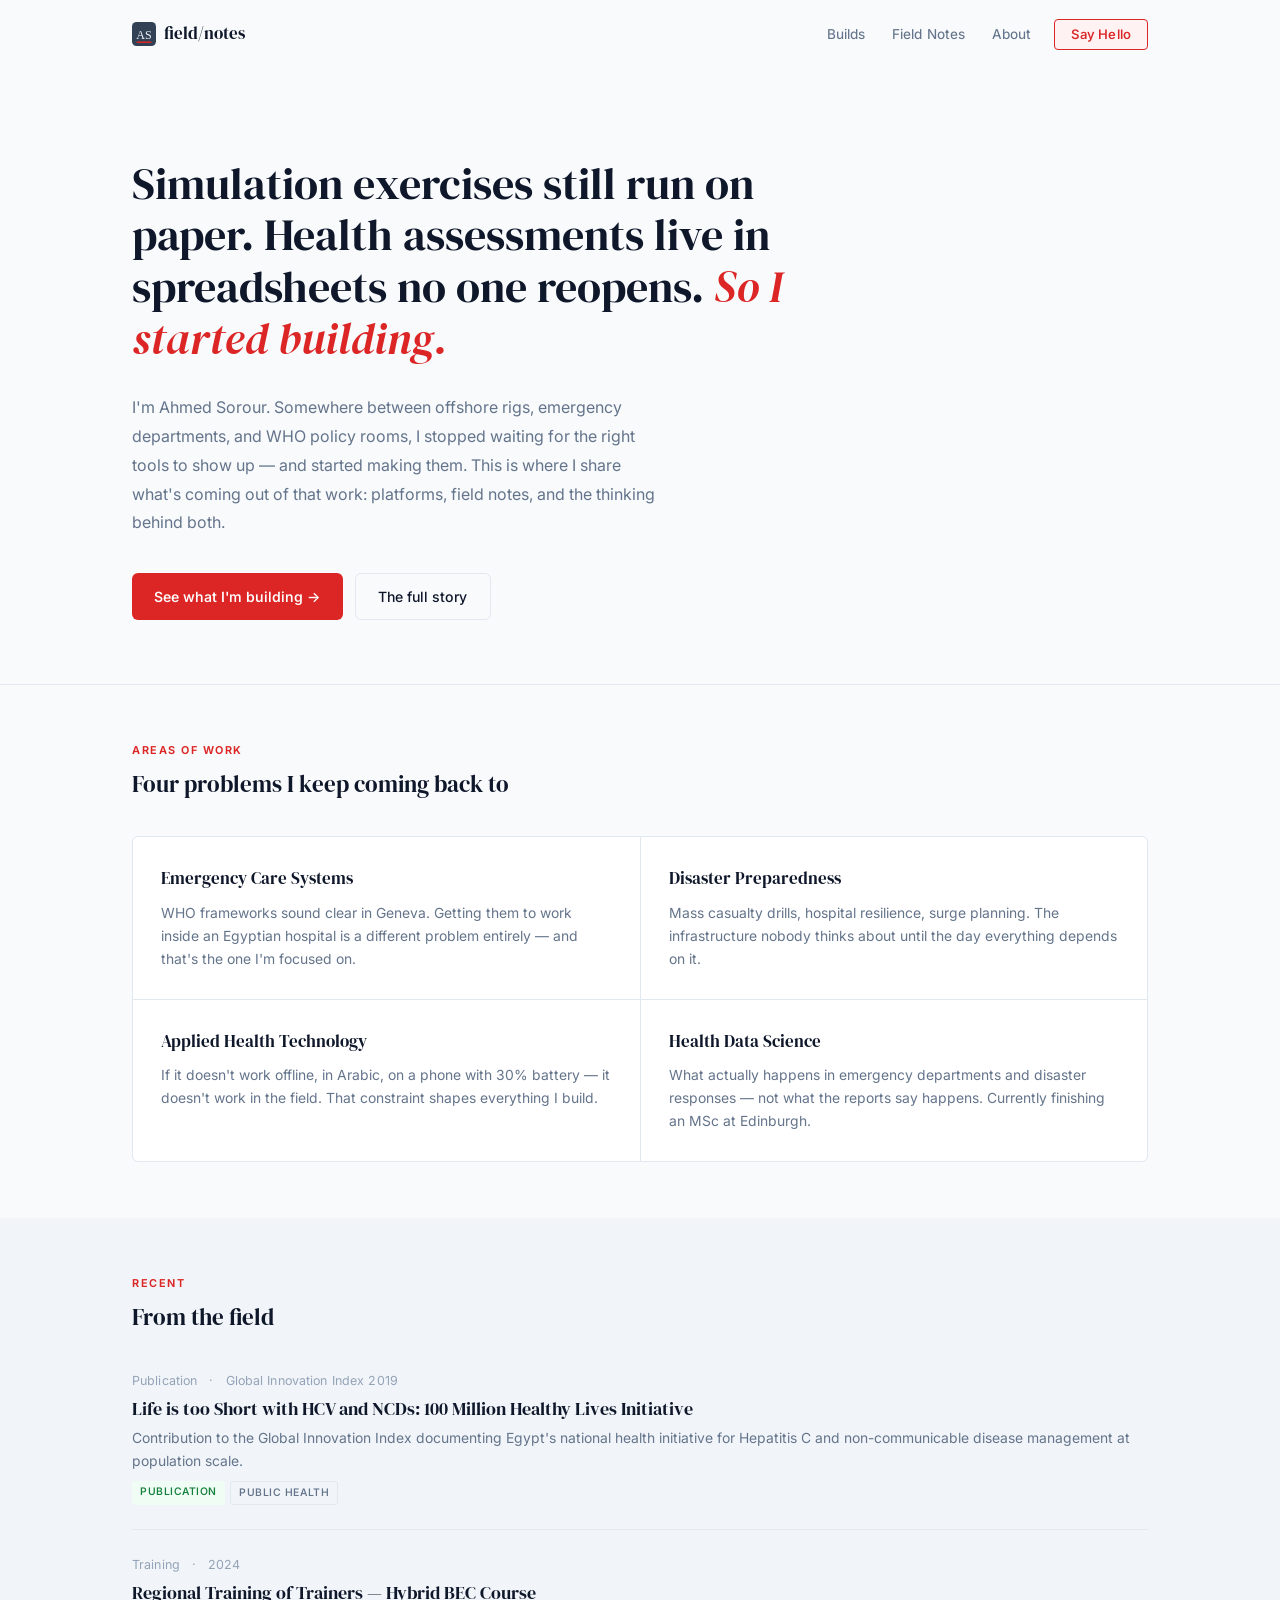
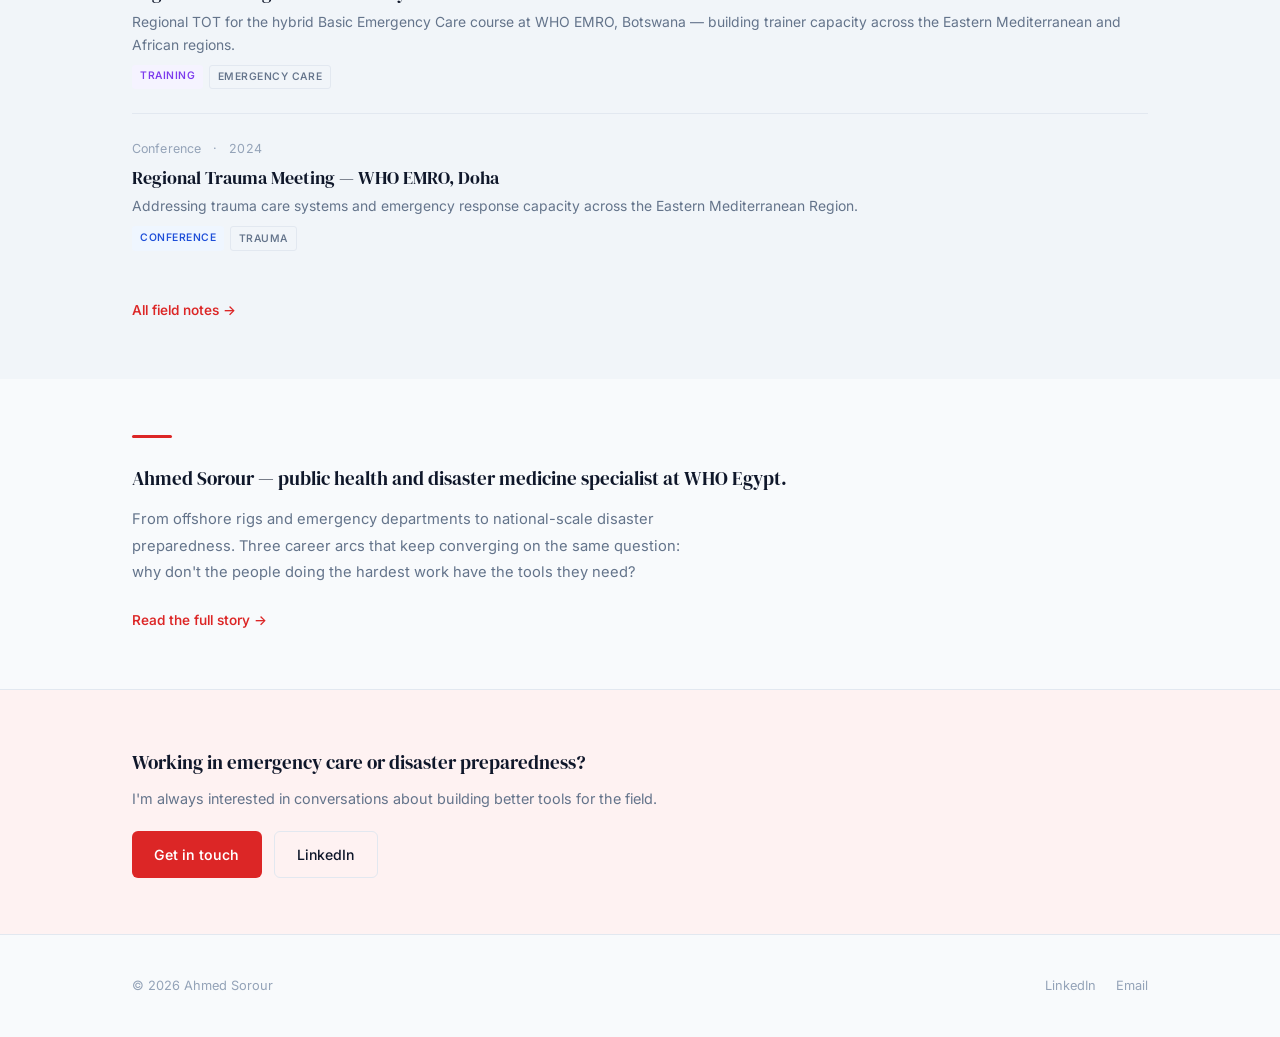
==== index.html @ 8bad2e59 "Enhance SEO and performance: update meta tags, add canonical links, and implement preconnect for fon" ====
<!DOCTYPE html>
<html lang="en">
<head>
  <meta charset="UTF-8">
  <meta name="viewport" content="width=device-width, initial-scale=1.0">
  <title>Ahmed Sorour — Field Notes from Public Health, Disaster Medicine & Applied Technology</title>
  <meta name="description" content="Public health and disaster medicine specialist. Building AI-augmented tools for emergency care and disaster preparedness from Cairo.">
  <meta property="og:title" content="Ahmed Sorour — Field Notes">
  <meta property="og:description" content="Public health and disaster medicine specialist at WHO Egypt. Building the tools the field is missing — from simulation exercises to health facility assessment.">
  <meta property="og:type" content="website">
  <meta property="og:url" content="https://soroura.com">
  <meta name="twitter:card" content="summary">
  <meta name="twitter:title" content="Ahmed Sorour — Field Notes">
  <meta name="twitter:description" content="Public health and disaster medicine specialist building tools for emergency care from Cairo.">
  <meta name="theme-color" content="#334155">
  <link rel="canonical" href="https://soroura.com/">
  <link rel="icon" href="favicon.svg" type="image/svg+xml">
  <link rel="icon" href="favicon.ico" sizes="32x32">
  <link rel="apple-touch-icon" href="apple-touch-icon.png">
  <script type="application/ld+json">
  {
    "@context": "https://schema.org",
    "@type": "Person",
    "name": "Ahmed Sorour",
    "url": "https://soroura.com",
    "jobTitle": "Public Health and Disaster Medicine Specialist",
    "worksFor": {
      "@type": "Organization",
      "name": "World Health Organization",
      "url": "https://www.who.int"
    },
    "knowsAbout": ["Public Health", "Disaster Medicine", "Emergency Care", "Simulation Exercises", "Health Systems", "AI in Healthcare"],
    "sameAs": [
      "https://linkedin.com/in/soroura"
    ],
    "address": {
      "@type": "PostalAddress",
      "addressLocality": "Cairo",
      "addressCountry": "EG"
    }
  }
  </script>
  <link rel="preconnect" href="https://fonts.googleapis.com">
  <link rel="preconnect" href="https://fonts.gstatic.com" crossorigin>
  <link rel="stylesheet" href="style.css?v=2">
</head>
<body>

  <nav class="site-nav" id="siteNav">
    <div class="container">
      <a href="index.html" class="site-name"><svg width="24" height="24" viewBox="0 0 32 32" aria-hidden="true"><rect width="32" height="32" rx="6" fill="#334155"/><text x="16" y="22" text-anchor="middle" font-family="Georgia,serif" font-size="16" fill="#f1f5f9">AS</text><rect x="6" y="26" width="20" height="2" rx="1" fill="#dc2626"/></svg>field/notes</a>
      <button class="nav-toggle" onclick="document.querySelector('.nav-links').classList.toggle('open')" aria-label="Menu">
        <span></span><span></span><span></span>
      </button>
      <ul class="nav-links">
        <li><a href="builds.html">Builds</a></li>
        <li><a href="writing.html">Field Notes</a></li>
        <li><a href="about.html">About</a></li>
        <li><a href="contact.html" class="nav-cta">Say Hello</a></li>
      </ul>
    </div>
  </nav>

  <!-- Hero -->
  <section class="hero">
    <div class="container">
      <h1 class="hero-provocation">Simulation exercises still run on paper. Health assessments live in spreadsheets no one reopens. <em>So I started building.</em></h1>
      <p class="intro">I'm Ahmed Sorour. Somewhere between offshore rigs, emergency departments, and WHO policy rooms, I stopped waiting for the right tools to show up — and started making them. This is where I share what's coming out of that work: platforms, field notes, and the thinking behind both.</p>
      <div class="hero-buttons">
        <a href="builds.html" class="btn-primary">See what I'm building &rarr;</a>
        <a href="about.html" class="btn-secondary">The full story</a>
      </div>
    </div>
  </section>

  <!-- What I Work On — as Field Notes cards -->
  <section class="home-section">
    <div class="container">
      <div class="section-header">
        <div class="section-label">Areas of Work</div>
        <div class="section-title">Four problems I keep coming back to</div>
      </div>
      <div class="notes-grid">
        <div class="note-card">
          <h3>Emergency Care Systems</h3>
          <p>WHO frameworks sound clear in Geneva. Getting them to work inside an Egyptian hospital is a different problem entirely — and that's the one I'm focused on.</p>
        </div>
        <div class="note-card">
          <h3>Disaster Preparedness</h3>
          <p>Mass casualty drills, hospital resilience, surge planning. The infrastructure nobody thinks about until the day everything depends on it.</p>
        </div>
        <div class="note-card">
          <h3>Applied Health Technology</h3>
          <p>If it doesn't work offline, in Arabic, on a phone with 30% battery — it doesn't work in the field. That constraint shapes everything I build.</p>
        </div>
        <div class="note-card">
          <h3>Health Data Science</h3>
          <p>What actually happens in emergency departments and disaster responses — not what the reports say happens. Currently finishing an MSc at Edinburgh.</p>
        </div>
      </div>
    </div>
  </section>

  <!-- Latest Field Notes -->
  <section class="home-section home-section--alt">
    <div class="container">
      <div class="section-header">
        <div class="section-label">Recent</div>
        <div class="section-title">From the field</div>
      </div>
      <div class="posts-grid">
        <div class="post-card">
          <div class="post-card-meta">
            <span>Publication</span>
            <span>&middot;</span>
            <span>Global Innovation Index 2019</span>
          </div>
          <h3><a href="https://doi.org/10.34667/tind.40245" target="_blank" rel="noopener">Life is too Short with HCV and NCDs: 100 Million Healthy Lives Initiative</a></h3>
          <p>Contribution to the Global Innovation Index documenting Egypt's national health initiative for Hepatitis C and non-communicable disease management at population scale.</p>
          <div class="post-card-tags">
            <span class="post-tag post-tag--green">Publication</span>
            <span class="post-tag post-tag--gray">Public Health</span>
          </div>
        </div>
        <div class="post-card">
          <div class="post-card-meta">
            <span>Training</span>
            <span>&middot;</span>
            <span>2024</span>
          </div>
          <h3><a href="writing.html">Regional Training of Trainers — Hybrid BEC Course</a></h3>
          <p>Regional TOT for the hybrid Basic Emergency Care course at WHO EMRO, Botswana — building trainer capacity across the Eastern Mediterranean and African regions.</p>
          <div class="post-card-tags">
            <span class="post-tag post-tag--purple">Training</span>
            <span class="post-tag post-tag--gray">Emergency Care</span>
          </div>
        </div>
        <div class="post-card">
          <div class="post-card-meta">
            <span>Conference</span>
            <span>&middot;</span>
            <span>2024</span>
          </div>
          <h3><a href="writing.html">Regional Trauma Meeting — WHO EMRO, Doha</a></h3>
          <p>Addressing trauma care systems and emergency response capacity across the Eastern Mediterranean Region.</p>
          <div class="post-card-tags">
            <span class="post-tag post-tag--blue">Conference</span>
            <span class="post-tag post-tag--gray">Trauma</span>
          </div>
        </div>
      </div>
      <a href="writing.html" class="view-all">All field notes &rarr;</a>
    </div>
  </section>

  <!-- About Teaser -->
  <section class="about-teaser">
    <div class="about-teaser-inner">
      <div class="field-marker"></div>
      <h2>Ahmed Sorour — public health and disaster medicine specialist at WHO Egypt.</h2>
      <p>From offshore rigs and emergency departments to national-scale disaster preparedness. Three career arcs that keep converging on the same question: why don't the people doing the hardest work have the tools they need?</p>
      <a href="about.html" class="about-link">Read the full story &rarr;</a>
    </div>
  </section>

  <!-- CTA -->
  <section class="cta-banner">
    <div class="container">
      <h2>Working in emergency care or disaster preparedness?</h2>
      <p>I'm always interested in conversations about building better tools for the field.</p>
      <div class="cta-buttons">
        <a href="contact.html" class="btn-primary">Get in touch</a>
        <a href="https://linkedin.com/in/soroura" target="_blank" rel="noopener" class="btn-secondary">LinkedIn</a>
      </div>
    </div>
  </section>

  <footer class="site-footer">
    <div class="container">
      <span>&copy; 2026 Ahmed Sorour</span>
      <div class="footer-links">
        <a href="https://linkedin.com/in/soroura" target="_blank" rel="noopener">LinkedIn</a>
        <a href="mailto:amounir82@gmail.com">Email</a>
      </div>
    </div>
  </footer>

  <script>
    const nav = document.getElementById('siteNav');
    window.addEventListener('scroll', () => { nav.classList.toggle('scrolled', window.scrollY > 10); });
  </script>

</body>
</html>
---- style.css ----
/* ===== Ahmed Sorour — Field Notes ===== */
/* Slate & Ember: cool slate base, single warm ember accent, serif headlines, editorial weight */

/* Fonts loaded via <link> in HTML for performance — fallback @import below */
@import url('https://fonts.googleapis.com/css2?family=DM+Serif+Display:ital@0;1&family=Inter:wght@400;450;500;550;600;700&display=swap');

/* ===== LIGHT MODE ===== */
:root {
  --text: #0f172a;
  --text-secondary: #64748b;
  --text-muted: #94a3b8;
  --accent: #dc2626;
  --accent-hover: #b91c1c;
  --accent-light: #fef2f2;
  --accent-warm: #ef4444;
  --highlight: #dc2626;
  --bg: #f8fafc;
  --bg-alt: #f1f5f9;
  --bg-warm: #fef2f2;
  --bg-paper: #ffffff;
  --slate-deep: #0f172a;
  --slate-mid: #334155;
  --border: #e2e8f0;
  --border-light: #f1f5f9;
  --border-accent: #dc2626;
  --shadow-sm: 0 1px 2px rgba(15,23,42,0.05);
  --shadow-card: 0 1px 3px rgba(15,23,42,0.07), 0 1px 2px rgba(15,23,42,0.04);
  --shadow-hover: 0 4px 20px rgba(15,23,42,0.09);
  --radius: 6px;
  --radius-sm: 4px;
  --max-width: 1080px;
  --content-width: 720px;
  --transition: 0.2s ease;
  --font-body: 'Inter', -apple-system, BlinkMacSystemFont, 'Segoe UI', Roboto, sans-serif;
  --font-display: 'DM Serif Display', Georgia, 'Times New Roman', serif;
}

/* ===== DARK MODE ===== */
@media (prefers-color-scheme: dark) {
  :root {
    --text: #f1f5f9;
    --text-secondary: #94a3b8;
    --text-muted: #64748b;
    --accent: #ef4444;
    --accent-hover: #f87171;
    --accent-light: rgba(239,68,68,0.12);
    --accent-warm: #f87171;
    --highlight: #ef4444;
    --bg: #0f172a;
    --bg-alt: #1e293b;
    --bg-warm: rgba(254,242,242,0.04);
    --bg-paper: #1e293b;
    --slate-deep: #f1f5f9;
    --slate-mid: #cbd5e1;
    --border: #334155;
    --border-light: #1e293b;
    --border-accent: rgba(239,68,68,0.5);
    --shadow-sm: 0 1px 2px rgba(0,0,0,0.3);
    --shadow-card: 0 1px 3px rgba(0,0,0,0.4);
    --shadow-hover: 0 4px 20px rgba(0,0,0,0.4);
  }
}

/* ===== RESET ===== */
*, *::before, *::after { margin: 0; padding: 0; box-sizing: border-box; }
html { scroll-behavior: smooth; }

body {
  font-family: var(--font-body);
  color: var(--text);
  background: var(--bg);
  line-height: 1.7;
  -webkit-font-smoothing: antialiased;
  -moz-osx-font-smoothing: grayscale;
  min-height: 100vh;
  display: flex;
  flex-direction: column;
}

a { color: var(--accent); text-decoration: none; transition: color var(--transition); }
a:hover { color: var(--accent-hover); }

img { max-width: 100%; display: block; }

::selection {
  background: var(--accent-light);
  color: var(--accent);
}

/* ===== LAYOUT ===== */
.container {
  max-width: var(--max-width);
  margin: 0 auto;
  padding: 0 2rem;
  width: 100%;
}

.container--narrow {
  max-width: var(--content-width);
  margin: 0 auto;
  padding: 0 2rem;
  width: 100%;
}

/* ===== NAVIGATION ===== */
.site-nav {
  padding: 1.25rem 0;
  background: var(--bg);
  position: sticky;
  top: 0;
  z-index: 100;
  border-bottom: 1px solid transparent;
  transition: border-color 0.3s ease, box-shadow 0.3s ease;
}

.site-nav.scrolled {
  border-bottom-color: var(--border);
  box-shadow: var(--shadow-sm);
}

.site-nav .container {
  display: flex;
  align-items: center;
  justify-content: space-between;
}

.site-name {
  display: flex;
  align-items: center;
  gap: 0.5rem;
  font-family: var(--font-display);
  font-size: 1.05rem;
  font-weight: 400;
  color: var(--text);
  letter-spacing: 0;
}
.site-name:hover { color: var(--text); }
.site-name svg { flex-shrink: 0; }

.nav-links {
  display: flex;
  gap: 0.15rem;
  list-style: none;
  align-items: center;
}

.nav-links a {
  font-size: 0.85rem;
  color: var(--text-secondary);
  padding: 0.4rem 0.75rem;
  border-radius: var(--radius-sm);
  transition: all var(--transition);
  font-weight: 450;
  letter-spacing: 0.01em;
}
.nav-links a:hover {
  color: var(--text);
  background: var(--bg-alt);
}
.nav-links a.active {
  color: var(--text);
  font-weight: 550;
}

.nav-cta {
  font-size: 0.82rem !important;
  color: var(--accent) !important;
  background: var(--accent-light) !important;
  border: 1px solid var(--border-accent) !important;
  padding: 0.4rem 1rem !important;
  border-radius: var(--radius-sm) !important;
  font-weight: 550 !important;
  margin-left: 0.5rem;
}
.nav-cta:hover {
  background: var(--accent) !important;
  color: #fff !important;
  border-color: var(--accent) !important;
}

/* Mobile toggle */
.nav-toggle { display: none; background: none; border: none; cursor: pointer; padding: 0.5rem; }
.nav-toggle span {
  display: block; width: 18px; height: 2px; background: var(--text-secondary);
  margin: 4px 0; transition: all var(--transition); border-radius: 1px;
}

/* ===== HERO (homepage) ===== */
.hero {
  padding: 5.5rem 0 4rem;
  border-bottom: 1px solid var(--border);
}

.hero-provocation {
  font-family: var(--font-display);
  font-size: 2.75rem;
  font-weight: 400;
  line-height: 1.18;
  color: var(--text);
  margin-bottom: 1.75rem;
  max-width: 680px;
}

.hero-provocation em {
  font-style: italic;
  color: var(--accent);
}

.hero .intro {
  font-size: 1rem;
  color: var(--text-secondary);
  line-height: 1.8;
  max-width: 540px;
  margin-bottom: 2.25rem;
}

.hero .hero-buttons {
  display: flex;
  flex-wrap: wrap;
  gap: 0.75rem;
}

/* ===== BUTTONS ===== */
.btn-primary {
  display: inline-flex;
  align-items: center;
  gap: 0.5rem;
  font-size: 0.88rem;
  font-weight: 550;
  color: #fff;
  background: var(--accent);
  padding: 0.65rem 1.4rem;
  border-radius: var(--radius);
  border: none;
  cursor: pointer;
  transition: all var(--transition);
}
.btn-primary:hover { background: var(--accent-hover); color: #fff; }

.btn-secondary {
  display: inline-flex;
  align-items: center;
  gap: 0.5rem;
  font-size: 0.88rem;
  font-weight: 500;
  color: var(--text);
  background: transparent;
  padding: 0.65rem 1.4rem;
  border-radius: var(--radius);
  border: 1px solid var(--border);
  cursor: pointer;
  transition: all var(--transition);
}
.btn-secondary:hover { border-color: var(--text-muted); background: var(--bg-alt); color: var(--text); }

/* ===== SECTIONS ===== */
.home-section {
  padding: 3.5rem 0;
}

.home-section--alt {
  background: var(--bg-alt);
}

.section-header {
  margin-bottom: 2rem;
}

.section-label {
  font-size: 0.68rem;
  text-transform: uppercase;
  letter-spacing: 0.14em;
  color: var(--accent);
  font-weight: 650;
  margin-bottom: 0.35rem;
}

.section-title {
  font-family: var(--font-display);
  font-size: 1.45rem;
  font-weight: 400;
  color: var(--text);
}

.section-subtitle {
  font-size: 0.92rem;
  color: var(--text-secondary);
  margin-top: 0.3rem;
}

/* ===== FIELD NOTES CARDS (replaces topic cards) ===== */
.notes-grid {
  display: grid;
  grid-template-columns: repeat(2, 1fr);
  gap: 1px;
  background: var(--border);
  border: 1px solid var(--border);
  border-radius: var(--radius);
  overflow: hidden;
}

.note-card {
  padding: 1.75rem;
  background: var(--bg-paper);
  transition: all var(--transition);
  position: relative;
}
.note-card:hover {
  background: var(--bg-warm);
}

.note-card::before {
  content: '';
  position: absolute;
  top: 1.75rem;
  left: 0;
  width: 3px;
  height: 0;
  background: var(--accent);
  transition: height 0.3s ease;
}
.note-card:hover::before {
  height: calc(100% - 3.5rem);
}

.note-card h3 {
  font-family: var(--font-display);
  font-size: 1.05rem;
  font-weight: 400;
  margin-bottom: 0.5rem;
  color: var(--text);
}

.note-card p {
  font-size: 0.87rem;
  color: var(--text-secondary);
  line-height: 1.65;
}

/* ===== POST CARDS / FIELD NOTES LIST ===== */
.posts-grid {
  display: grid;
  grid-template-columns: 1fr;
  gap: 0;
}

.post-card {
  padding: 1.5rem 0;
  border-bottom: 1px solid var(--border);
  transition: all var(--transition);
  position: relative;
}
.post-card:first-child { padding-top: 0; }
.post-card:last-child { border-bottom: none; }

.post-card-meta {
  display: flex;
  align-items: center;
  gap: 0.75rem;
  margin-bottom: 0.45rem;
  font-size: 0.78rem;
  color: var(--text-muted);
  letter-spacing: 0.01em;
}

.post-card h3 {
  font-family: var(--font-display);
  font-size: 1.1rem;
  font-weight: 400;
  margin-bottom: 0.35rem;
  line-height: 1.3;
}
.post-card h3 a { color: var(--text); }
.post-card h3 a:hover { color: var(--accent); }

.post-card p {
  font-size: 0.87rem;
  color: var(--text-secondary);
  line-height: 1.65;
  margin-bottom: 0.5rem;
}

.post-card-tags {
  display: flex;
  flex-wrap: wrap;
  gap: 0.35rem;
}

.post-tag {
  font-size: 0.65rem;
  font-weight: 550;
  text-transform: uppercase;
  letter-spacing: 0.05em;
  padding: 0.15rem 0.5rem;
  border-radius: 3px;
}
.post-tag--teal { color: #0f766e; background: #f0fdfa; }
.post-tag--green { color: #15803d; background: #f0fdf4; }
.post-tag--purple { color: #7c3aed; background: #f5f3ff; }
.post-tag--amber { color: #b45309; background: #fffbeb; }
.post-tag--blue { color: #1d4ed8; background: #eff6ff; }
.post-tag--gray { color: var(--text-secondary); background: var(--bg-alt); border: 1px solid var(--border); }

@media (prefers-color-scheme: dark) {
  .post-tag--teal { color: #5eead4; background: rgba(15,118,110,0.2); }
  .post-tag--green { color: #86efac; background: rgba(21,128,61,0.2); }
  .post-tag--purple { color: #c4b5fd; background: rgba(124,58,237,0.2); }
  .post-tag--amber { color: #fbbf24; background: rgba(180,83,9,0.15); }
  .post-tag--blue { color: #93c5fd; background: rgba(29,78,216,0.2); }
  .post-tag--gray { color: var(--text-muted); background: var(--bg-alt); border-color: var(--border); }
}

.view-all {
  display: inline-flex;
  align-items: center;
  gap: 0.3rem;
  font-size: 0.85rem;
  font-weight: 550;
  color: var(--accent);
  margin-top: 1.5rem;
}
.view-all:hover { gap: 0.5rem; }

/* ===== ABOUT TEASER ===== */
.about-teaser {
  padding: 3.5rem 0;
}

.about-teaser-inner {
  max-width: var(--max-width);
  margin: 0 auto;
  padding: 0 2rem;
}

.about-teaser h2 {
  font-family: var(--font-display);
  font-size: 1.2rem;
  font-weight: 400;
  margin-bottom: 0.75rem;
}

.about-teaser p {
  font-size: 0.92rem;
  color: var(--text-secondary);
  line-height: 1.8;
  max-width: 580px;
  margin-bottom: 1.25rem;
}

.about-teaser .about-link {
  font-size: 0.85rem;
  font-weight: 550;
  color: var(--accent);
}

/* ===== CTA BANNER ===== */
.cta-banner {
  padding: 3.5rem 0;
  border-top: 1px solid var(--border);
  background: var(--bg-warm);
}

.cta-banner h2 {
  font-family: var(--font-display);
  font-size: 1.2rem;
  font-weight: 400;
  margin-bottom: 0.5rem;
}

.cta-banner p {
  font-size: 0.9rem;
  color: var(--text-secondary);
  margin-bottom: 1.25rem;
}

.cta-banner .cta-buttons {
  display: flex;
  gap: 0.75rem;
  flex-wrap: wrap;
}

/* ===== PAGE HEADER ===== */
.page-header {
  padding: 4rem 0 1.5rem;
  border-bottom: 1px solid var(--border);
}

.page-header .section-label {
  margin-bottom: 0.5rem;
}

.page-header h1 {
  font-family: var(--font-display);
  font-size: 2.1rem;
  font-weight: 400;
  line-height: 1.2;
  margin-bottom: 0.6rem;
}

.page-header .lead {
  font-size: 0.95rem;
  color: var(--text-secondary);
  line-height: 1.75;
  max-width: 540px;
}

/* ===== ABOUT PAGE ===== */
.about-hero {
  padding: 4.5rem 0 3rem;
  border-bottom: 1px solid var(--border);
}

.about-hero-inner {
  display: flex;
  align-items: center;
  gap: 4rem;
}

.about-hero-text {
  flex: 1;
  min-width: 0;
}

.about-hero-photo {
  flex-shrink: 0;
  display: flex;
  align-items: center;
  justify-content: center;
}

.about-photo {
  width: 180px;
  height: 180px;
  object-fit: cover;
  object-position: center 8%;
  border-radius: 50%;
  display: block;
  filter: grayscale(100%);
  border: 1px solid var(--border);
  box-shadow: 0 4px 20px rgba(0,0,0,0.18);
}

.about-hero .section-label {
  margin-bottom: 0.75rem;
}

.about-hero h1 {
  font-family: var(--font-display);
  font-size: 2.35rem;
  font-weight: 400;
  line-height: 1.18;
  margin-bottom: 1rem;
}

.about-hero .about-subtitle {
  font-size: 1rem;
  color: var(--text-secondary);
  line-height: 1.8;
}

/* ===== PROSE ===== */
.prose {
  font-size: 0.95rem;
  line-height: 1.85;
  color: var(--text);
}

.prose p { margin-bottom: 1.35rem; }
.prose p:last-child { margin-bottom: 0; }

.prose strong { font-weight: 600; }

.prose h2 {
  font-family: var(--font-display);
  font-size: 1.4rem;
  font-weight: 400;
  margin-top: 3rem;
  margin-bottom: 0.75rem;
}

.prose h3 {
  font-size: 1rem;
  font-weight: 600;
  margin-top: 2rem;
  margin-bottom: 0.5rem;
  color: var(--text);
  letter-spacing: 0.01em;
}

.prose ul, .prose ol {
  margin-bottom: 1.25rem;
  padding-left: 1.25rem;
}

.prose li { margin-bottom: 0.35rem; }

.prose blockquote {
  border-left: 3px solid var(--accent);
  padding: 1rem 1.5rem;
  margin: 2rem 0;
  font-family: var(--font-display);
  font-style: italic;
  font-size: 1.05rem;
  color: var(--text);
  background: var(--bg-warm);
  border-radius: 0 var(--radius) var(--radius) 0;
  line-height: 1.6;
}

/* ===== TIMELINE ===== */
.timeline {
  position: relative;
  padding-left: 2rem;
  margin: 2rem 0;
}

.timeline::before {
  content: '';
  position: absolute;
  left: 0;
  top: 0.5rem;
  bottom: 0.5rem;
  width: 1px;
  background: var(--border);
}

.timeline-entry {
  position: relative;
  margin-bottom: 2rem;
}
.timeline-entry:last-child { margin-bottom: 0; }

.timeline-entry::before {
  content: '';
  position: absolute;
  left: -2rem;
  top: 0.4rem;
  width: 7px;
  height: 7px;
  border-radius: 50%;
  background: var(--text-muted);
  border: 2px solid var(--bg);
}

.timeline-entry.current::before {
  background: var(--accent);
  box-shadow: 0 0 0 3px var(--accent-light);
}

.timeline-year {
  font-size: 0.72rem;
  font-weight: 650;
  color: var(--accent);
  text-transform: uppercase;
  letter-spacing: 0.06em;
  margin-bottom: 0.15rem;
}

.timeline-entry h3 {
  font-family: var(--font-display);
  font-size: 0.98rem;
  font-weight: 400;
  margin-bottom: 0.2rem;
}

.timeline-entry p {
  font-size: 0.87rem;
  color: var(--text-secondary);
  line-height: 1.65;
}

/* ===== WHAT I BELIEVE (about page) ===== */
.beliefs {
  padding: 2.5rem 0;
  margin: 2rem 0;
  border-top: 1px solid var(--border);
  border-bottom: 1px solid var(--border);
  background: var(--bg-warm);
  padding-left: 2rem;
  padding-right: 2rem;
  margin-left: -2rem;
  margin-right: -2rem;
  border-left: none;
  border-right: none;
}

.beliefs h2 {
  font-family: var(--font-display);
  font-size: 1.3rem;
  font-weight: 400;
  margin-top: 0.5rem;
  margin-bottom: 1rem;
}

.beliefs p {
  font-size: 0.95rem;
  color: var(--text-secondary);
  line-height: 1.85;
  margin-bottom: 1rem;
}
.beliefs p:last-child { margin-bottom: 0; }

/* ===== PROJECT / BUILD CARDS ===== */
.build-card {
  padding: 2rem;
  border: 1px solid var(--border);
  border-radius: var(--radius);
  margin-bottom: 1.25rem;
  background: var(--bg-paper);
  transition: all var(--transition);
  position: relative;
}
.build-card:hover {
  box-shadow: var(--shadow-hover);
  border-color: var(--accent-warm);
}

.build-card::after {
  content: '';
  position: absolute;
  bottom: 0;
  left: 2rem;
  right: 2rem;
  height: 2px;
  background: var(--accent);
  opacity: 0;
  transition: opacity 0.3s ease;
}
.build-card:hover::after {
  opacity: 1;
}

.build-card h3 {
  font-family: var(--font-display);
  font-size: 1.25rem;
  font-weight: 400;
  margin-bottom: 0.2rem;
}

.build-card .status {
  display: inline-block;
  font-size: 0.65rem;
  text-transform: uppercase;
  letter-spacing: 0.06em;
  font-weight: 625;
  color: var(--accent);
  background: var(--accent-light);
  padding: 0.15rem 0.5rem;
  border-radius: 3px;
  margin-bottom: 0.85rem;
}

.build-card p {
  font-size: 0.9rem;
  color: var(--text-secondary);
  line-height: 1.75;
  margin-bottom: 0.5rem;
}

.build-card .tags {
  display: flex;
  flex-wrap: wrap;
  gap: 0.35rem;
  margin-top: 1rem;
}

.build-card .tag {
  font-size: 0.68rem;
  color: var(--text-muted);
  border: 1px solid var(--border);
  padding: 0.15rem 0.5rem;
  border-radius: 3px;
  font-weight: 475;
}

/* Legacy project class — map to build-card */
.project { composes: build-card; }

.project {
  padding: 2rem;
  border: 1px solid var(--border);
  border-radius: var(--radius);
  margin-bottom: 1.25rem;
  background: var(--bg-paper);
  transition: all var(--transition);
  position: relative;
}
.project:hover {
  box-shadow: var(--shadow-hover);
  border-color: var(--accent-warm);
}

.project h3 {
  font-family: var(--font-display);
  font-size: 1.25rem;
  font-weight: 400;
  margin-bottom: 0.2rem;
}

.project .status {
  display: inline-block;
  font-size: 0.65rem;
  text-transform: uppercase;
  letter-spacing: 0.06em;
  font-weight: 625;
  color: var(--accent);
  background: var(--accent-light);
  padding: 0.15rem 0.5rem;
  border-radius: 3px;
  margin-bottom: 0.85rem;
}

.project p {
  font-size: 0.9rem;
  color: var(--text-secondary);
  line-height: 1.75;
  margin-bottom: 0.5rem;
}

.project .tags {
  display: flex;
  flex-wrap: wrap;
  gap: 0.35rem;
  margin-top: 1rem;
}

.project .tag {
  font-size: 0.68rem;
  color: var(--text-muted);
  border: 1px solid var(--border);
  padding: 0.15rem 0.5rem;
  border-radius: 3px;
  font-weight: 475;
}

/* ===== WRITING PAGE ===== */
.writing-section {
  margin-bottom: 3rem;
}

.writing-section-title {
  font-size: 0.68rem;
  text-transform: uppercase;
  letter-spacing: 0.14em;
  color: var(--text-muted);
  font-weight: 650;
  margin-bottom: 1.25rem;
  padding-bottom: 0.5rem;
  border-bottom: 1px solid var(--border);
}

.writing-placeholder {
  padding: 2rem;
  background: var(--bg-warm);
  border-radius: var(--radius);
  border: 1px dashed var(--border-accent);
}

.writing-placeholder p {
  font-size: 0.9rem;
  color: var(--text-secondary);
  line-height: 1.75;
  margin-bottom: 0.75rem;
}
.writing-placeholder p:last-child { margin-bottom: 0; }

/* ===== CONTACT ===== */
.contact-grid {
  display: grid;
  grid-template-columns: 1fr 1fr;
  gap: 1px;
  background: var(--border);
  border: 1px solid var(--border);
  border-radius: var(--radius);
  overflow: hidden;
}

.contact-card {
  padding: 1.5rem;
  background: var(--bg-paper);
}

.contact-card .label {
  font-size: 0.65rem;
  text-transform: uppercase;
  letter-spacing: 0.1em;
  color: var(--text-muted);
  font-weight: 625;
  margin-bottom: 0.35rem;
}

.contact-card .value {
  font-size: 0.92rem;
  font-weight: 500;
}

.contact-card .value a { color: var(--accent); }

/* ===== DIVIDER ===== */
.divider {
  border: none;
  border-top: 1px solid var(--border);
  margin: 2rem 0;
}

/* ===== FOOTER ===== */
.site-footer {
  padding: 2.5rem 0;
  border-top: 1px solid var(--border);
  margin-top: auto;
}

.site-footer .container {
  display: flex;
  justify-content: space-between;
  align-items: center;
  font-size: 0.8rem;
  color: var(--text-muted);
}

.site-footer a { color: var(--text-muted); }
.site-footer a:hover { color: var(--accent); }

.footer-links {
  display: flex;
  gap: 1.25rem;
}

/* ===== FIELD MARKER (decorative ember rule) ===== */
.field-marker {
  width: 40px;
  height: 3px;
  background: var(--accent);
  margin-bottom: 1.5rem;
  border-radius: 2px;
}

/* ===== MAIN ===== */
.main {
  padding: 2.5rem 0 3rem;
}

/* ===== RESPONSIVE ===== */
@media (max-width: 768px) {
  .nav-links {
    display: none;
    position: absolute;
    top: 100%;
    left: 0;
    right: 0;
    background: var(--bg);
    flex-direction: column;
    padding: 0.75rem 2rem 1.25rem;
    border-bottom: 1px solid var(--border);
    gap: 0;
    box-shadow: 0 4px 12px rgba(0,0,0,0.06);
  }
  .nav-links.open { display: flex; }
  .nav-links a { padding: 0.6rem 0; }
  .nav-cta { margin-left: 0 !important; margin-top: 0.5rem; text-align: center; justify-content: center; }
  .nav-toggle { display: block; }

  .hero { padding: 3.5rem 0 2.5rem; }
  .hero-provocation { font-size: 1.85rem; }

  .about-hero h1 { font-size: 1.65rem; }
  .about-hero-inner { flex-direction: column; gap: 1.5rem; align-items: flex-start; }
  .about-photo { width: 110px; height: 110px; }

  .notes-grid { grid-template-columns: 1fr; }

  .page-header { padding: 2.5rem 0 1rem; }
  .page-header h1 { font-size: 1.5rem; }

  .contact-grid { grid-template-columns: 1fr; }

  .beliefs {
    margin-left: -1rem;
    margin-right: -1rem;
    padding-left: 1rem;
    padding-right: 1rem;
  }

  .site-footer .container {
    flex-direction: column;
    gap: 0.75rem;
    text-align: center;
  }
}
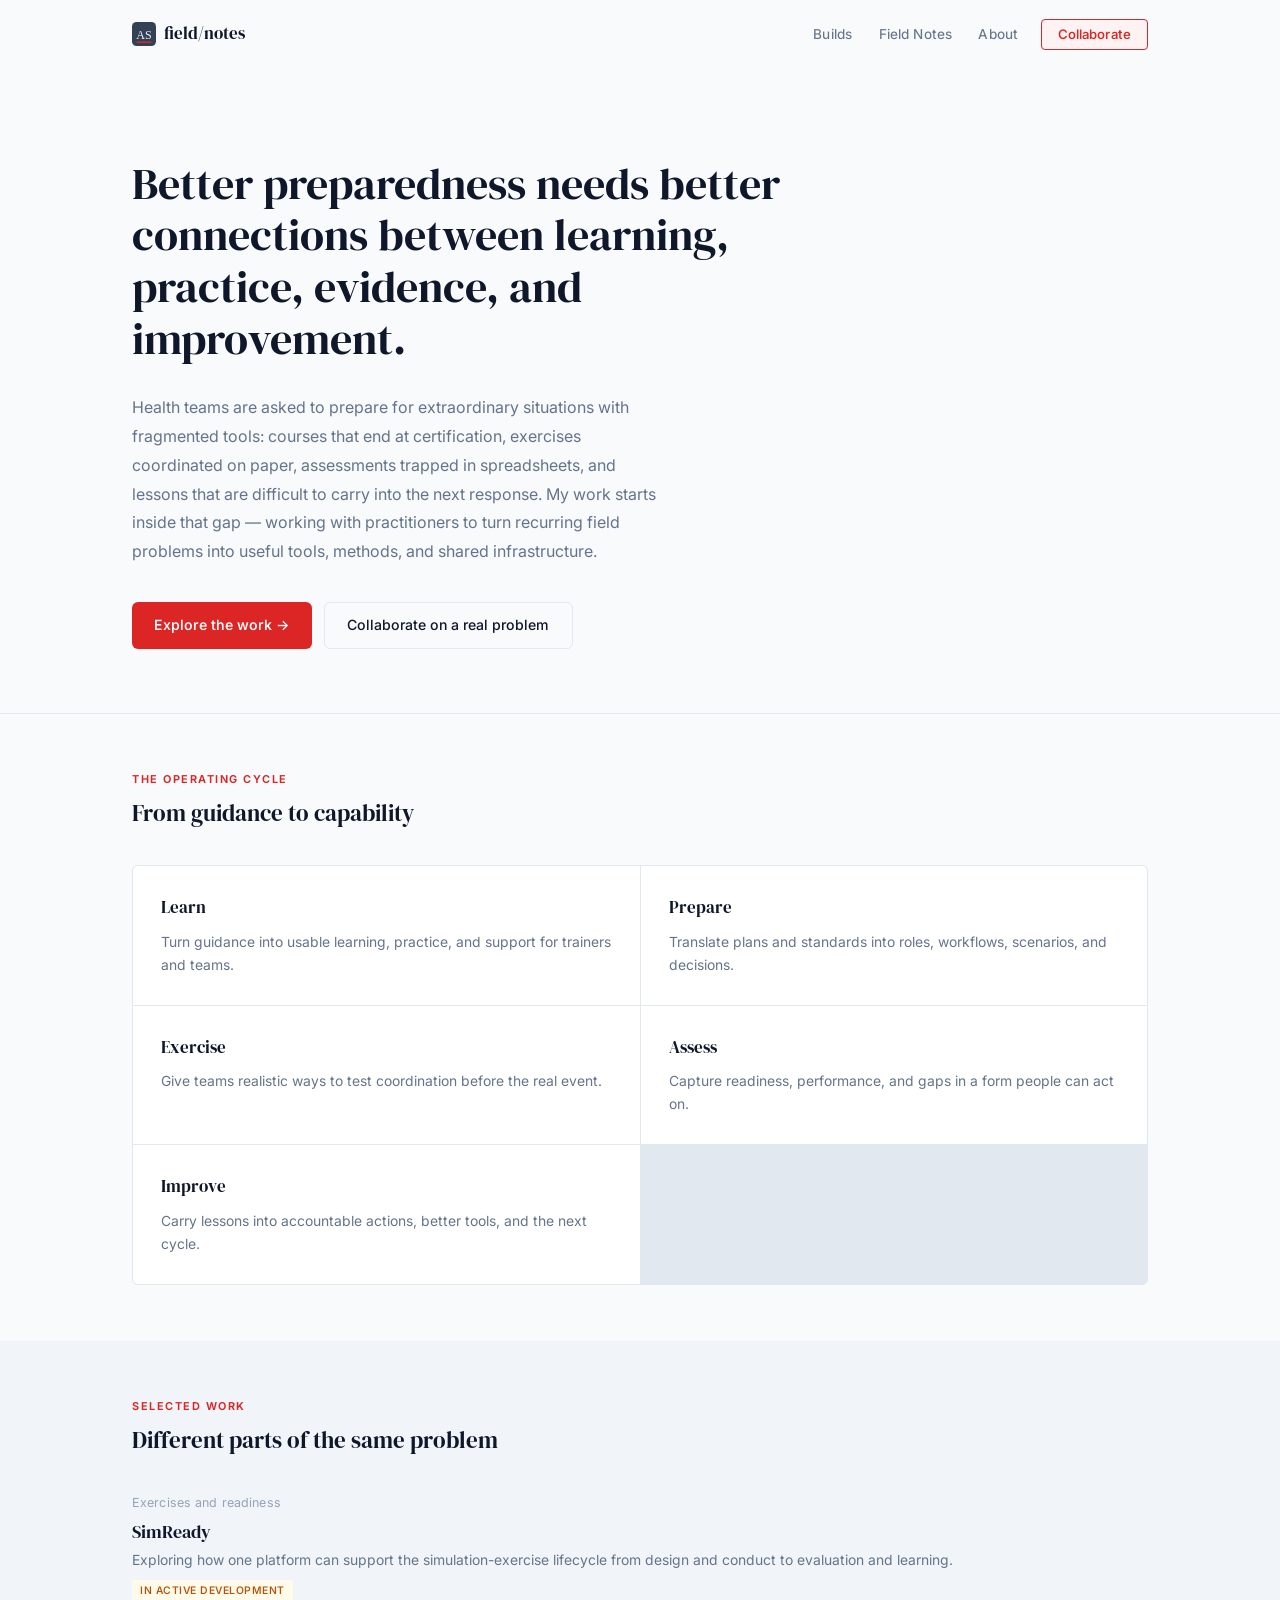
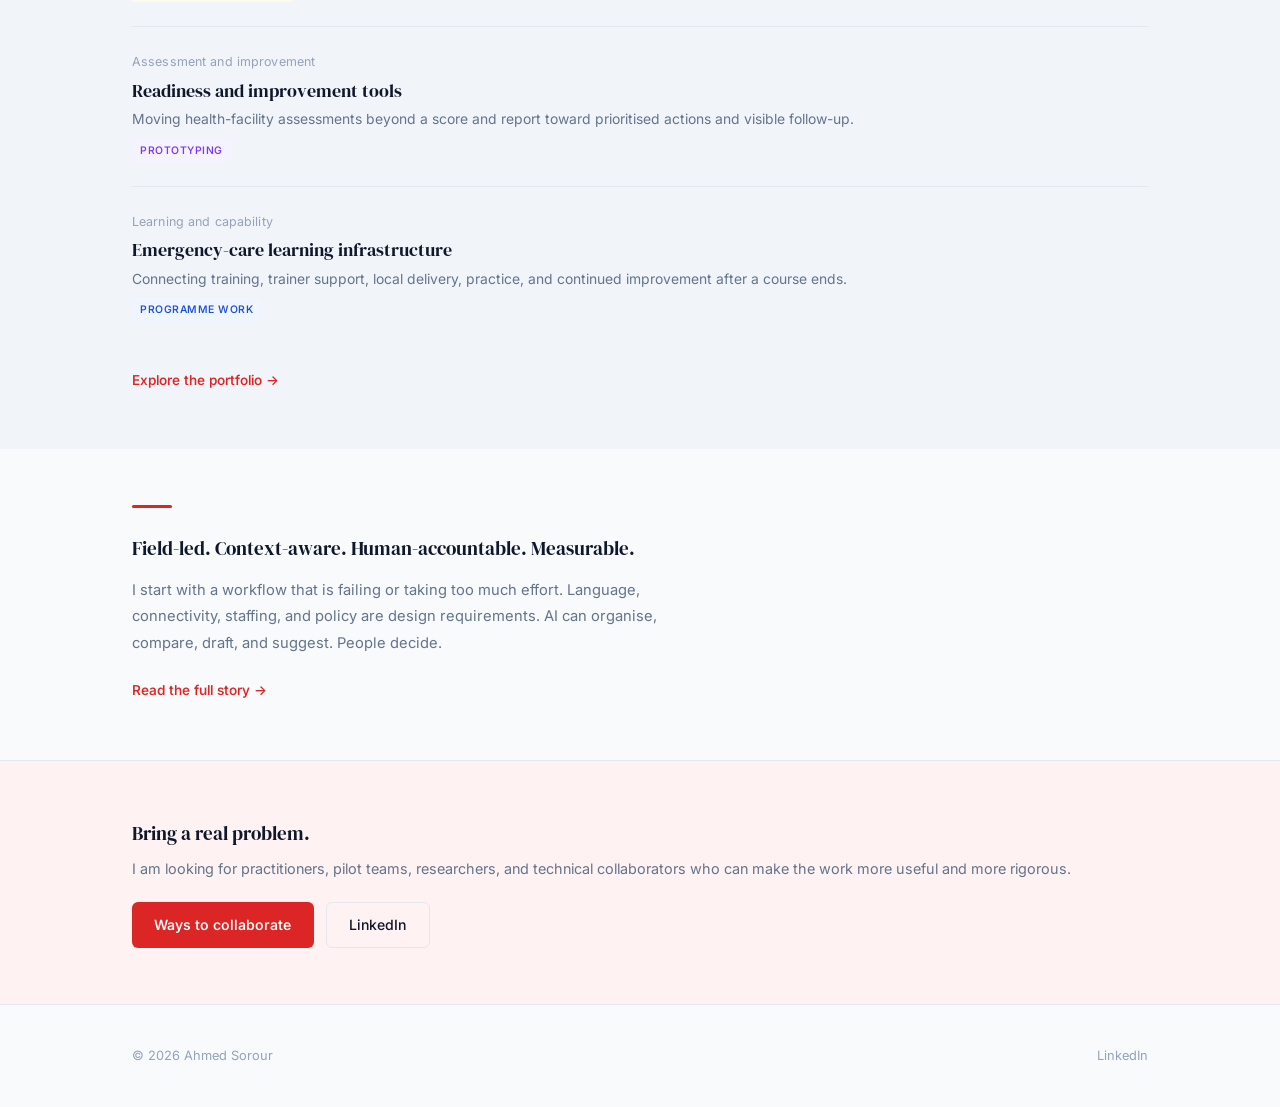
==== commit 13764330: "Update site narrative and add collaboration pages" ====
--- a/index.html
+++ b/index.html
@@ -4,16 +4,16 @@
   <meta charset="UTF-8">
   <meta name="viewport" content="width=device-width, initial-scale=1.0">
   <title>Ahmed Sorour — Field Notes from Public Health, Disaster Medicine & Applied Technology</title>
-  <meta name="description" content="Public health and disaster medicine specialist. Building AI-augmented tools for emergency care and disaster preparedness from Cairo.">
+  <meta name="description" content="Practical infrastructure for health teams to learn, prepare, exercise, assess, and improve — built from public health and emergency practice.">
   <meta property="og:title" content="Ahmed Sorour — Field Notes">
-  <meta property="og:description" content="Public health and disaster medicine specialist at WHO Egypt. Building the tools the field is missing — from simulation exercises to health facility assessment.">
+  <meta property="og:description" content="Practical infrastructure connecting learning, preparedness, exercises, assessment, and improvement in health systems.">
   <meta property="og:type" content="website">
-  <meta property="og:url" content="https://soroura.com">
+  <meta property="og:url" content="https://soroura.org">
   <meta name="twitter:card" content="summary">
   <meta name="twitter:title" content="Ahmed Sorour — Field Notes">
   <meta name="twitter:description" content="Public health and disaster medicine specialist building tools for emergency care from Cairo.">
   <meta name="theme-color" content="#334155">
-  <link rel="canonical" href="https://soroura.com/">
+  <link rel="canonical" href="https://soroura.org/">
   <link rel="icon" href="favicon.svg" type="image/svg+xml">
   <link rel="icon" href="favicon.ico" sizes="32x32">
   <link rel="apple-touch-icon" href="apple-touch-icon.png">
@@ -22,7 +22,7 @@
     "@context": "https://schema.org",
     "@type": "Person",
     "name": "Ahmed Sorour",
-    "url": "https://soroura.com",
+    "url": "https://soroura.org",
     "jobTitle": "Public Health and Disaster Medicine Specialist",
     "worksFor": {
       "@type": "Organization",
@@ -42,7 +42,7 @@
   </script>
   <link rel="preconnect" href="https://fonts.googleapis.com">
   <link rel="preconnect" href="https://fonts.gstatic.com" crossorigin>
-  <link rel="stylesheet" href="style.css?v=2">
+  <link rel="stylesheet" href="style.css?v=4">
 </head>
 <body>
 
@@ -56,7 +56,7 @@
         <li><a href="builds.html">Builds</a></li>
         <li><a href="writing.html">Field Notes</a></li>
         <li><a href="about.html">About</a></li>
-        <li><a href="contact.html" class="nav-cta">Say Hello</a></li>
+        <li><a href="contact.html" class="nav-cta">Collaborate</a></li>
       </ul>
     </div>
   </nav>
@@ -64,11 +64,11 @@
   <!-- Hero -->
   <section class="hero">
     <div class="container">
-      <h1 class="hero-provocation">Simulation exercises still run on paper. Health assessments live in spreadsheets no one reopens. <em>So I started building.</em></h1>
-      <p class="intro">I'm Ahmed Sorour. Somewhere between offshore rigs, emergency departments, and WHO policy rooms, I stopped waiting for the right tools to show up — and started making them. This is where I share what's coming out of that work: platforms, field notes, and the thinking behind both.</p>
+      <h1 class="hero-provocation">Better preparedness needs better connections between learning, practice, evidence, and improvement.</h1>
+      <p class="intro">Health teams are asked to prepare for extraordinary situations with fragmented tools: courses that end at certification, exercises coordinated on paper, assessments trapped in spreadsheets, and lessons that are difficult to carry into the next response. My work starts inside that gap — working with practitioners to turn recurring field problems into useful tools, methods, and shared infrastructure.</p>
       <div class="hero-buttons">
-        <a href="builds.html" class="btn-primary">See what I'm building &rarr;</a>
-        <a href="about.html" class="btn-secondary">The full story</a>
+        <a href="builds.html" class="btn-primary">Explore the work &rarr;</a>
+        <a href="contact.html" class="btn-secondary">Collaborate on a real problem</a>
       </div>
     </div>
   </section>
@@ -77,25 +77,29 @@
   <section class="home-section">
     <div class="container">
       <div class="section-header">
-        <div class="section-label">Areas of Work</div>
-        <div class="section-title">Four problems I keep coming back to</div>
+        <div class="section-label">The operating cycle</div>
+        <div class="section-title">From guidance to capability</div>
       </div>
       <div class="notes-grid">
         <div class="note-card">
-          <h3>Emergency Care Systems</h3>
-          <p>WHO frameworks sound clear in Geneva. Getting them to work inside an Egyptian hospital is a different problem entirely — and that's the one I'm focused on.</p>
+          <h3>Learn</h3>
+          <p>Turn guidance into usable learning, practice, and support for trainers and teams.</p>
         </div>
         <div class="note-card">
-          <h3>Disaster Preparedness</h3>
-          <p>Mass casualty drills, hospital resilience, surge planning. The infrastructure nobody thinks about until the day everything depends on it.</p>
+          <h3>Prepare</h3>
+          <p>Translate plans and standards into roles, workflows, scenarios, and decisions.</p>
         </div>
         <div class="note-card">
-          <h3>Applied Health Technology</h3>
-          <p>If it doesn't work offline, in Arabic, on a phone with 30% battery — it doesn't work in the field. That constraint shapes everything I build.</p>
+          <h3>Exercise</h3>
+          <p>Give teams realistic ways to test coordination before the real event.</p>
         </div>
         <div class="note-card">
-          <h3>Health Data Science</h3>
-          <p>What actually happens in emergency departments and disaster responses — not what the reports say happens. Currently finishing an MSc at Edinburgh.</p>
+          <h3>Assess</h3>
+          <p>Capture readiness, performance, and gaps in a form people can act on.</p>
+        </div>
+        <div class="note-card">
+          <h3>Improve</h3>
+          <p>Carry lessons into accountable actions, better tools, and the next cycle.</p>
         </div>
       </div>
     </div>
@@ -105,51 +109,42 @@
   <section class="home-section home-section--alt">
     <div class="container">
       <div class="section-header">
-        <div class="section-label">Recent</div>
-        <div class="section-title">From the field</div>
+        <div class="section-label">Selected work</div>
+        <div class="section-title">Different parts of the same problem</div>
       </div>
       <div class="posts-grid">
         <div class="post-card">
           <div class="post-card-meta">
-            <span>Publication</span>
-            <span>&middot;</span>
-            <span>Global Innovation Index 2019</span>
+            <span>Exercises and readiness</span>
           </div>
-          <h3><a href="https://doi.org/10.34667/tind.40245" target="_blank" rel="noopener">Life is too Short with HCV and NCDs: 100 Million Healthy Lives Initiative</a></h3>
-          <p>Contribution to the Global Innovation Index documenting Egypt's national health initiative for Hepatitis C and non-communicable disease management at population scale.</p>
+          <h3><a href="builds.html">SimReady</a></h3>
+          <p>Exploring how one platform can support the simulation-exercise lifecycle from design and conduct to evaluation and learning.</p>
           <div class="post-card-tags">
-            <span class="post-tag post-tag--green">Publication</span>
-            <span class="post-tag post-tag--gray">Public Health</span>
+            <span class="post-tag post-tag--amber">In active development</span>
           </div>
         </div>
         <div class="post-card">
           <div class="post-card-meta">
-            <span>Training</span>
-            <span>&middot;</span>
-            <span>2024</span>
+            <span>Assessment and improvement</span>
           </div>
-          <h3><a href="writing.html">Regional Training of Trainers — Hybrid BEC Course</a></h3>
-          <p>Regional TOT for the hybrid Basic Emergency Care course at WHO EMRO, Botswana — building trainer capacity across the Eastern Mediterranean and African regions.</p>
+          <h3><a href="builds.html">Readiness and improvement tools</a></h3>
+          <p>Moving health-facility assessments beyond a score and report toward prioritised actions and visible follow-up.</p>
           <div class="post-card-tags">
-            <span class="post-tag post-tag--purple">Training</span>
-            <span class="post-tag post-tag--gray">Emergency Care</span>
+            <span class="post-tag post-tag--purple">Prototyping</span>
           </div>
         </div>
         <div class="post-card">
           <div class="post-card-meta">
-            <span>Conference</span>
-            <span>&middot;</span>
-            <span>2024</span>
+            <span>Learning and capability</span>
           </div>
-          <h3><a href="writing.html">Regional Trauma Meeting — WHO EMRO, Doha</a></h3>
-          <p>Addressing trauma care systems and emergency response capacity across the Eastern Mediterranean Region.</p>
+          <h3><a href="builds.html">Emergency-care learning infrastructure</a></h3>
+          <p>Connecting training, trainer support, local delivery, practice, and continued improvement after a course ends.</p>
           <div class="post-card-tags">
-            <span class="post-tag post-tag--blue">Conference</span>
-            <span class="post-tag post-tag--gray">Trauma</span>
+            <span class="post-tag post-tag--blue">Programme work</span>
           </div>
         </div>
       </div>
-      <a href="writing.html" class="view-all">All field notes &rarr;</a>
+      <a href="builds.html" class="view-all">Explore the portfolio &rarr;</a>
     </div>
   </section>
 
@@ -157,8 +152,8 @@
   <section class="about-teaser">
     <div class="about-teaser-inner">
       <div class="field-marker"></div>
-      <h2>Ahmed Sorour — public health and disaster medicine specialist at WHO Egypt.</h2>
-      <p>From offshore rigs and emergency departments to national-scale disaster preparedness. Three career arcs that keep converging on the same question: why don't the people doing the hardest work have the tools they need?</p>
+      <h2>Field-led. Context-aware. Human-accountable. Measurable.</h2>
+      <p>I start with a workflow that is failing or taking too much effort. Language, connectivity, staffing, and policy are design requirements. AI can organise, compare, draft, and suggest. People decide.</p>
       <a href="about.html" class="about-link">Read the full story &rarr;</a>
     </div>
   </section>
@@ -166,10 +161,10 @@
   <!-- CTA -->
   <section class="cta-banner">
     <div class="container">
-      <h2>Working in emergency care or disaster preparedness?</h2>
-      <p>I'm always interested in conversations about building better tools for the field.</p>
+      <h2>Bring a real problem.</h2>
+      <p>I am looking for practitioners, pilot teams, researchers, and technical collaborators who can make the work more useful and more rigorous.</p>
       <div class="cta-buttons">
-        <a href="contact.html" class="btn-primary">Get in touch</a>
+        <a href="contact.html" class="btn-primary">Ways to collaborate</a>
         <a href="https://linkedin.com/in/soroura" target="_blank" rel="noopener" class="btn-secondary">LinkedIn</a>
       </div>
     </div>
@@ -180,7 +175,7 @@
       <span>&copy; 2026 Ahmed Sorour</span>
       <div class="footer-links">
         <a href="https://linkedin.com/in/soroura" target="_blank" rel="noopener">LinkedIn</a>
-        <a href="mailto:amounir82@gmail.com">Email</a>
+
       </div>
     </div>
   </footer>
--- a/style.css
+++ b/style.css
@@ -864,6 +864,79 @@
 }
 .writing-placeholder p:last-child { margin-bottom: 0; }
 
+/* ===== FIELD NOTE ARTICLES ===== */
+.article-header {
+  padding: 5.5rem 1.5rem 2.5rem;
+  border-bottom: 1px solid var(--border);
+  background: var(--bg-paper);
+}
+
+.article-header h1 {
+  font-family: var(--font-display);
+  font-size: clamp(2.25rem, 6vw, 3.6rem);
+  font-weight: 400;
+  line-height: 1.08;
+  letter-spacing: -0.025em;
+  margin: 0.65rem 0 1rem;
+  max-width: 16ch;
+}
+
+.article-header .lead { max-width: 680px; }
+
+.article-meta {
+  margin-top: 1.5rem;
+  color: var(--text-muted);
+  font-size: 0.78rem;
+  letter-spacing: 0.02em;
+}
+
+.article-body > p:first-child {
+  font-family: var(--font-display);
+  font-size: 1.25rem;
+  line-height: 1.65;
+  color: var(--text);
+}
+
+.article-cycle {
+  display: flex;
+  align-items: center;
+  justify-content: space-between;
+  gap: 0.65rem;
+  padding: 1.25rem;
+  margin: 1.75rem 0;
+  border: 1px solid var(--border);
+  border-radius: var(--radius);
+  background: var(--bg-alt);
+  overflow-x: auto;
+}
+
+.article-cycle span {
+  color: var(--text);
+  font-weight: 650;
+  white-space: nowrap;
+}
+
+.article-cycle b {
+  color: var(--accent);
+  font-weight: 500;
+}
+
+.article-invitation {
+  margin-top: 3.5rem;
+  padding: 2rem;
+  border-left: 3px solid var(--accent);
+  border-radius: 0 var(--radius) var(--radius) 0;
+  background: var(--bg-warm);
+}
+
+.article-invitation h2 { margin-top: 0; }
+.article-invitation .btn-primary { display: inline-block; margin-top: 0.5rem; }
+
+@media (max-width: 600px) {
+  .article-header { padding-top: 4rem; }
+  .article-cycle { justify-content: flex-start; }
+}
+
 /* ===== CONTACT ===== */
 .contact-grid {
   display: grid;
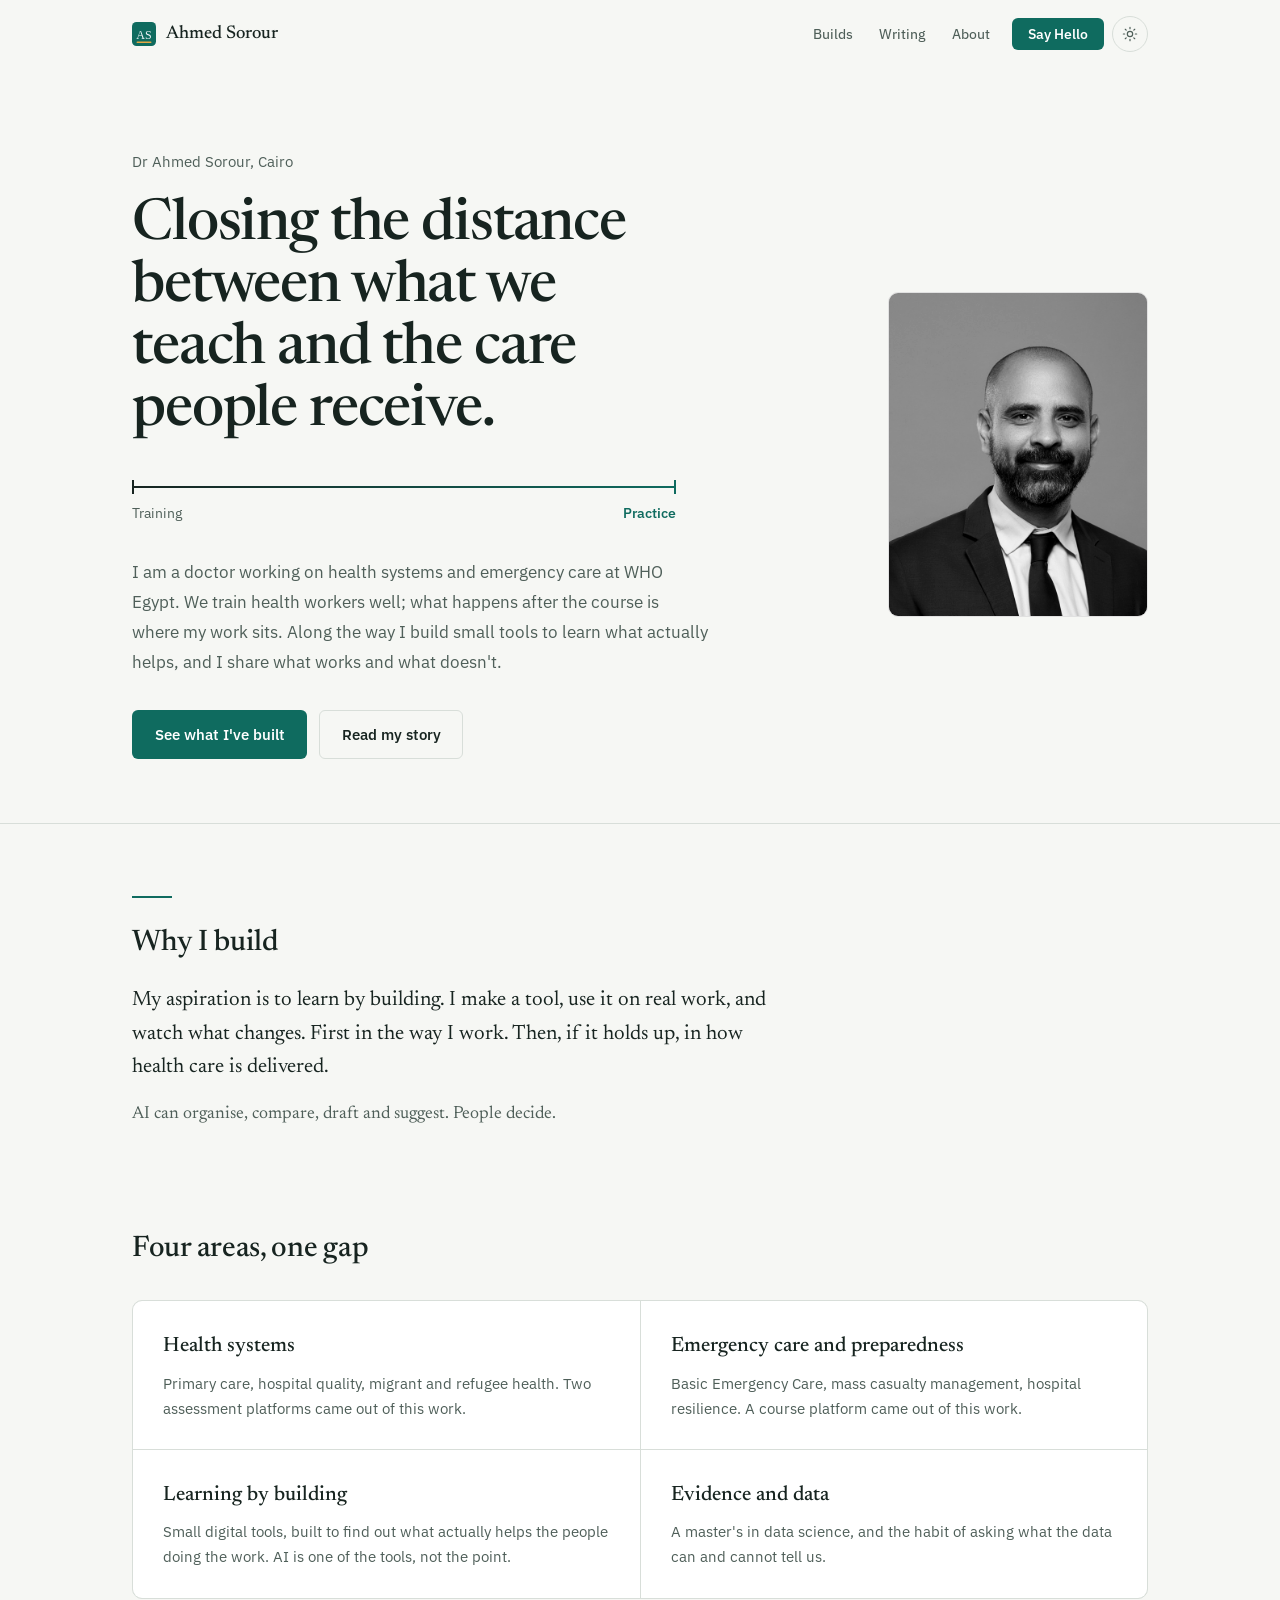
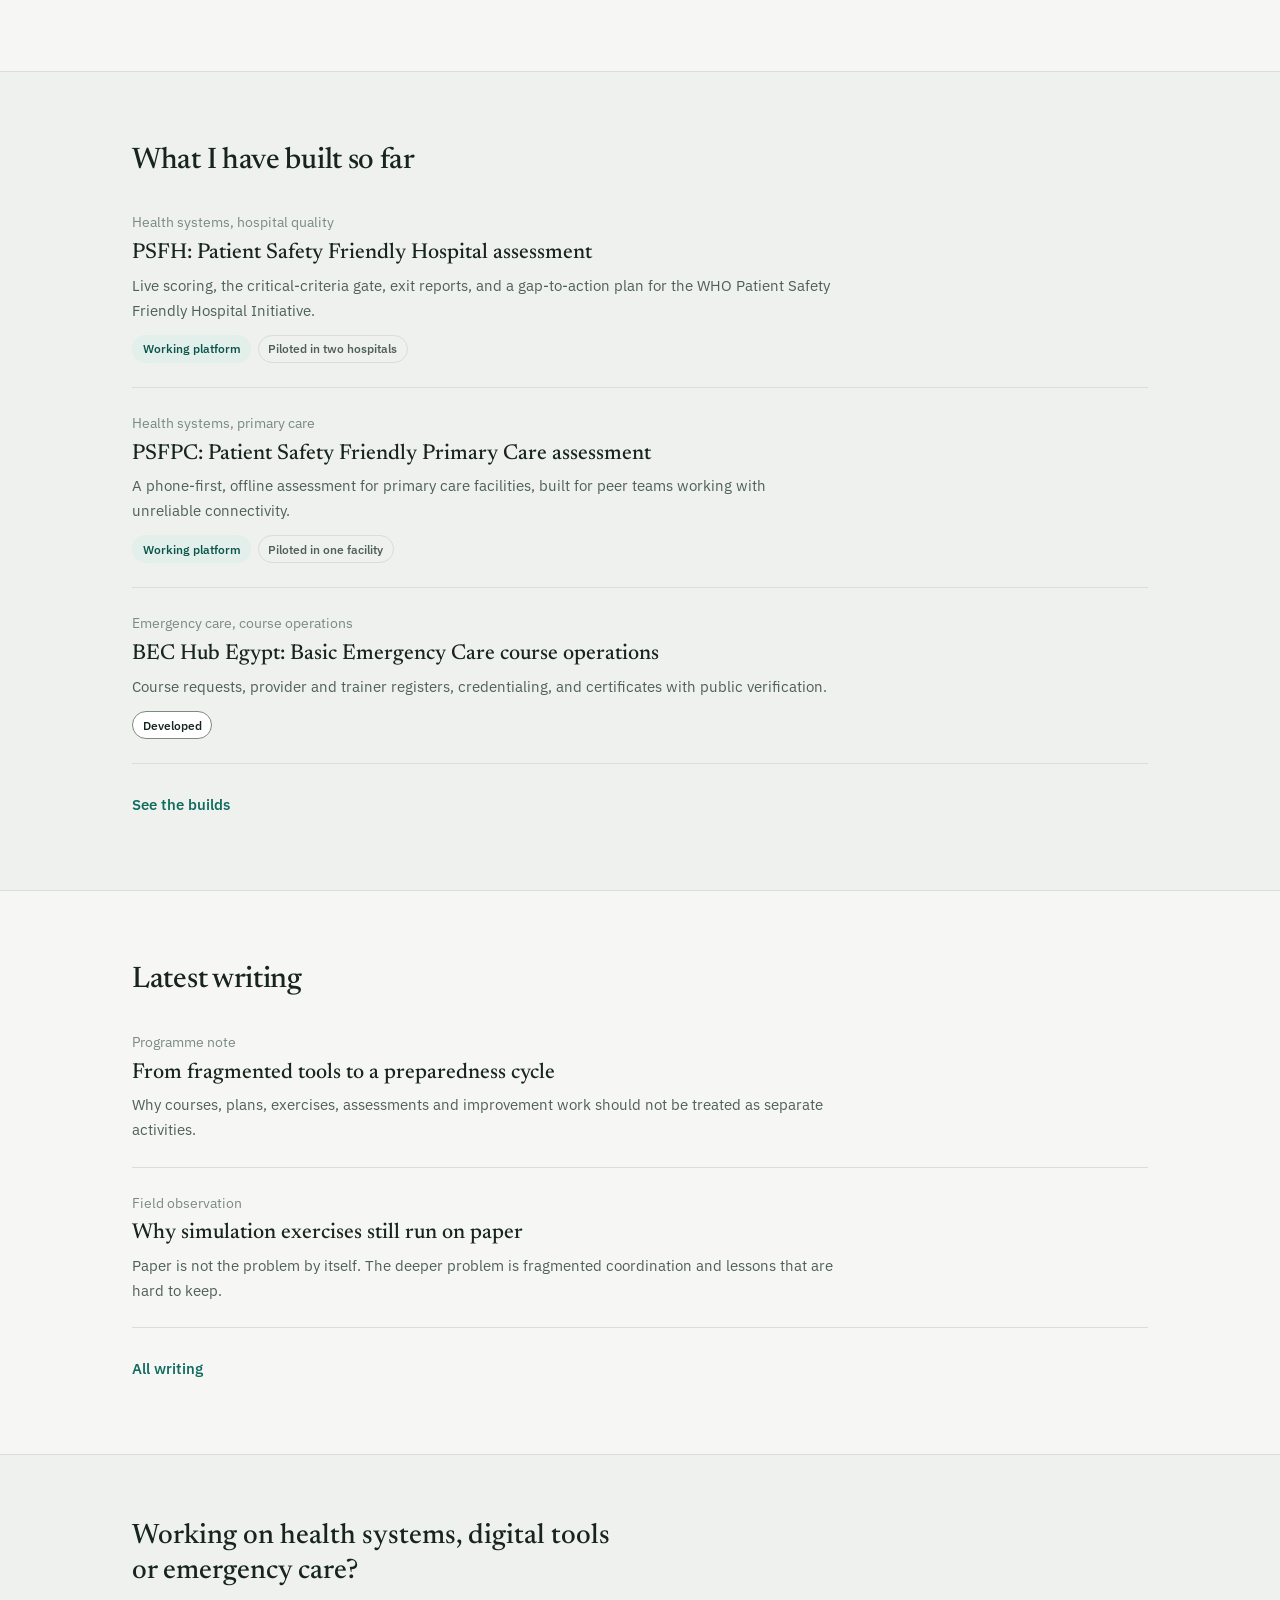
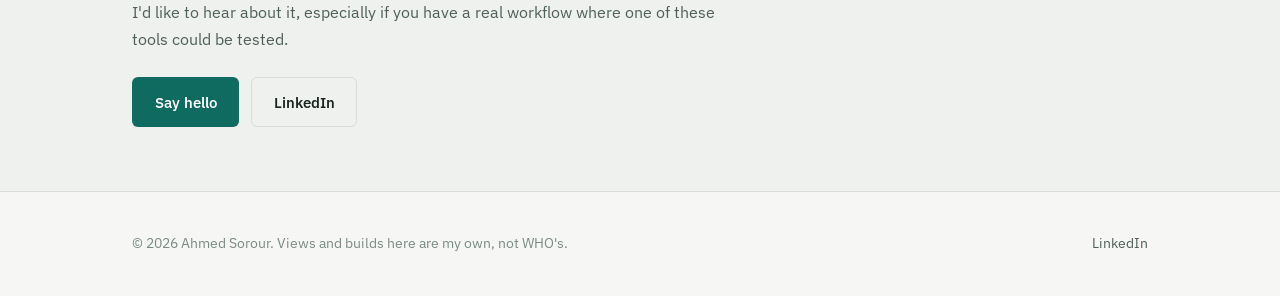
==== commit ac4cd753: "Redesign: health-systems positioning, three public builds, light/dark themes - Home: aspiration-led " ====
--- a/index.html
+++ b/index.html
@@ -1,18 +1,34 @@
 <!DOCTYPE html>
 <html lang="en">
 <head>
+  <!-- Google tag (gtag.js) -->
+  <script async src="https://www.googletagmanager.com/gtag/js?id=G-H9W3WGVJL8"></script>
+  <script>
+    window.dataLayer = window.dataLayer || [];
+    function gtag(){dataLayer.push(arguments);}
+    gtag('js', new Date());
+    gtag('config', 'G-H9W3WGVJL8');
+  </script>
   <meta charset="UTF-8">
   <meta name="viewport" content="width=device-width, initial-scale=1.0">
-  <title>Ahmed Sorour — Field Notes from Public Health, Disaster Medicine & Applied Technology</title>
-  <meta name="description" content="Practical infrastructure for health teams to learn, prepare, exercise, assess, and improve — built from public health and emergency practice.">
-  <meta property="og:title" content="Ahmed Sorour — Field Notes">
-  <meta property="og:description" content="Practical infrastructure connecting learning, preparedness, exercises, assessment, and improvement in health systems.">
+  <script>
+    (function () {
+      try {
+        var t = localStorage.getItem('theme');
+        if (t === 'light' || t === 'dark') document.documentElement.setAttribute('data-theme', t);
+      } catch (e) {}
+    })();
+  </script>
+  <title>Ahmed Sorour — Health Systems, Emergency Care, and Learning by Building</title>
+  <meta name="description" content="A doctor working on health systems and emergency care at WHO Egypt, on the distance between what we teach and the care people receive.">
+  <meta property="og:title" content="Ahmed Sorour — Health Systems and Emergency Care">
+  <meta property="og:description" content="Closing the distance between what we teach and the care people receive.">
   <meta property="og:type" content="website">
   <meta property="og:url" content="https://soroura.org">
   <meta name="twitter:card" content="summary">
-  <meta name="twitter:title" content="Ahmed Sorour — Field Notes">
-  <meta name="twitter:description" content="Public health and disaster medicine specialist building tools for emergency care from Cairo.">
-  <meta name="theme-color" content="#334155">
+  <meta name="twitter:title" content="Ahmed Sorour — Health Systems and Emergency Care">
+  <meta name="twitter:description" content="Closing the distance between what we teach and the care people receive.">
+  <meta name="theme-color" content="#0f6b5f">
   <link rel="canonical" href="https://soroura.org/">
   <link rel="icon" href="favicon.svg" type="image/svg+xml">
   <link rel="icon" href="favicon.ico" sizes="32x32">
@@ -23,13 +39,13 @@
     "@type": "Person",
     "name": "Ahmed Sorour",
     "url": "https://soroura.org",
-    "jobTitle": "Public Health and Disaster Medicine Specialist",
+    "jobTitle": "Emergency Officer, Health Systems",
     "worksFor": {
       "@type": "Organization",
       "name": "World Health Organization",
       "url": "https://www.who.int"
     },
-    "knowsAbout": ["Public Health", "Disaster Medicine", "Emergency Care", "Simulation Exercises", "Health Systems", "AI in Healthcare"],
+    "knowsAbout": ["Health Systems", "Emergency Care", "Primary Health Care", "Patient Safety", "Digital Health", "Health Services Management"],
     "sameAs": [
       "https://linkedin.com/in/soroura"
     ],
@@ -42,129 +58,160 @@
   </script>
   <link rel="preconnect" href="https://fonts.googleapis.com">
   <link rel="preconnect" href="https://fonts.gstatic.com" crossorigin>
-  <link rel="stylesheet" href="style.css?v=4">
+  <link rel="stylesheet" href="https://fonts.googleapis.com/css2?family=IBM+Plex+Sans:ital,wght@0,400;0,500;0,600;1,400&family=Newsreader:ital,opsz,wght@0,6..72,400..600;1,6..72,400..500&display=swap">
+  <link rel="stylesheet" href="style.css?v=6">
 </head>
 <body>
 
   <nav class="site-nav" id="siteNav">
     <div class="container">
-      <a href="index.html" class="site-name"><svg width="24" height="24" viewBox="0 0 32 32" aria-hidden="true"><rect width="32" height="32" rx="6" fill="#334155"/><text x="16" y="22" text-anchor="middle" font-family="Georgia,serif" font-size="16" fill="#f1f5f9">AS</text><rect x="6" y="26" width="20" height="2" rx="1" fill="#dc2626"/></svg>field/notes</a>
+      <a href="index.html" class="site-name"><svg width="24" height="24" viewBox="0 0 32 32" aria-hidden="true"><rect width="32" height="32" rx="6" fill="#0f6b5f"/><text x="16" y="22" text-anchor="middle" font-family="Georgia,serif" font-size="16" fill="#f1f5f9">AS</text><rect x="6" y="26" width="20" height="2" rx="1" fill="#e3a845"/></svg>Ahmed Sorour</a>
       <button class="nav-toggle" onclick="document.querySelector('.nav-links').classList.toggle('open')" aria-label="Menu">
         <span></span><span></span><span></span>
       </button>
       <ul class="nav-links">
         <li><a href="builds.html">Builds</a></li>
-        <li><a href="writing.html">Field Notes</a></li>
+        <li><a href="writing.html">Writing</a></li>
         <li><a href="about.html">About</a></li>
-        <li><a href="contact.html" class="nav-cta">Collaborate</a></li>
+        <li><a href="contact.html" class="nav-cta">Say Hello</a></li>
       </ul>
+      <button class="theme-toggle" type="button" aria-label="Switch between light and dark theme" title="Switch theme">
+        <svg class="icon-sun" viewBox="0 0 24 24" fill="none" stroke="currentColor" stroke-width="1.8" stroke-linecap="round" aria-hidden="true"><circle cx="12" cy="12" r="4"/><path d="M12 2v2M12 20v2M4.9 4.9l1.4 1.4M17.7 17.7l1.4 1.4M2 12h2M20 12h2M4.9 19.1l1.4-1.4M17.7 6.3l1.4-1.4"/></svg>
+        <svg class="icon-moon" viewBox="0 0 24 24" fill="none" stroke="currentColor" stroke-width="1.8" stroke-linecap="round" stroke-linejoin="round" aria-hidden="true"><path d="M20 14.5A8 8 0 0 1 9.5 4a8 8 0 1 0 10.5 10.5z"/></svg>
+      </button>
     </div>
   </nav>
 
   <!-- Hero -->
   <section class="hero">
-    <div class="container">
-      <h1 class="hero-provocation">Better preparedness needs better connections between learning, practice, evidence, and improvement.</h1>
-      <p class="intro">Health teams are asked to prepare for extraordinary situations with fragmented tools: courses that end at certification, exercises coordinated on paper, assessments trapped in spreadsheets, and lessons that are difficult to carry into the next response. My work starts inside that gap — working with practitioners to turn recurring field problems into useful tools, methods, and shared infrastructure.</p>
-      <div class="hero-buttons">
-        <a href="builds.html" class="btn-primary">Explore the work &rarr;</a>
-        <a href="contact.html" class="btn-secondary">Collaborate on a real problem</a>
-      </div>
-    </div>
-  </section>
-
-  <!-- What I Work On — as Field Notes cards -->
-  <section class="home-section">
-    <div class="container">
-      <div class="section-header">
-        <div class="section-label">The operating cycle</div>
-        <div class="section-title">From guidance to capability</div>
-      </div>
-      <div class="notes-grid">
-        <div class="note-card">
-          <h3>Learn</h3>
-          <p>Turn guidance into usable learning, practice, and support for trainers and teams.</p>
-        </div>
-        <div class="note-card">
-          <h3>Prepare</h3>
-          <p>Translate plans and standards into roles, workflows, scenarios, and decisions.</p>
-        </div>
-        <div class="note-card">
-          <h3>Exercise</h3>
-          <p>Give teams realistic ways to test coordination before the real event.</p>
-        </div>
-        <div class="note-card">
-          <h3>Assess</h3>
-          <p>Capture readiness, performance, and gaps in a form people can act on.</p>
-        </div>
-        <div class="note-card">
-          <h3>Improve</h3>
-          <p>Carry lessons into accountable actions, better tools, and the next cycle.</p>
-        </div>
-      </div>
-    </div>
-  </section>
-
-  <!-- Latest Field Notes -->
-  <section class="home-section home-section--alt">
-    <div class="container">
-      <div class="section-header">
-        <div class="section-label">Selected work</div>
-        <div class="section-title">Different parts of the same problem</div>
-      </div>
-      <div class="posts-grid">
-        <div class="post-card">
-          <div class="post-card-meta">
-            <span>Exercises and readiness</span>
-          </div>
-          <h3><a href="builds.html">SimReady</a></h3>
-          <p>Exploring how one platform can support the simulation-exercise lifecycle from design and conduct to evaluation and learning.</p>
-          <div class="post-card-tags">
-            <span class="post-tag post-tag--amber">In active development</span>
-          </div>
-        </div>
-        <div class="post-card">
-          <div class="post-card-meta">
-            <span>Assessment and improvement</span>
-          </div>
-          <h3><a href="builds.html">Readiness and improvement tools</a></h3>
-          <p>Moving health-facility assessments beyond a score and report toward prioritised actions and visible follow-up.</p>
-          <div class="post-card-tags">
-            <span class="post-tag post-tag--purple">Prototyping</span>
-          </div>
-        </div>
-        <div class="post-card">
-          <div class="post-card-meta">
-            <span>Learning and capability</span>
-          </div>
-          <h3><a href="builds.html">Emergency-care learning infrastructure</a></h3>
-          <p>Connecting training, trainer support, local delivery, practice, and continued improvement after a course ends.</p>
-          <div class="post-card-tags">
-            <span class="post-tag post-tag--blue">Programme work</span>
-          </div>
-        </div>
-      </div>
-      <a href="builds.html" class="view-all">Explore the portfolio &rarr;</a>
-    </div>
-  </section>
-
-  <!-- About Teaser -->
+    <div class="container hero-grid">
+      <div>
+        <div class="hero-eyebrow">Dr Ahmed Sorour, Cairo</div>
+        <h1 class="hero-provocation">Closing the distance between what we teach and the care people receive.</h1>
+        <div class="distance" aria-hidden="true">
+          <div class="distance-line"><span></span></div>
+          <div class="distance-labels"><span>Training</span><span>Practice</span></div>
+        </div>
+        <p class="intro">I am a doctor working on health systems and emergency care at WHO Egypt. We train health workers well; what happens after the course is where my work sits. Along the way I build small tools to learn what actually helps, and I share what works and what doesn't.</p>
+        <div class="hero-buttons">
+          <a href="builds.html" class="btn-primary">See what I've built</a>
+          <a href="about.html" class="btn-secondary">Read my story</a>
+        </div>
+      </div>
+      <img src="my-bw.jpeg" alt="Portrait of Ahmed Sorour" class="hero-photo" width="260" height="325">
+    </div>
+  </section>
+
+  <!-- Why I build -->
   <section class="about-teaser">
     <div class="about-teaser-inner">
       <div class="field-marker"></div>
-      <h2>Field-led. Context-aware. Human-accountable. Measurable.</h2>
-      <p>I start with a workflow that is failing or taking too much effort. Language, connectivity, staffing, and policy are design requirements. AI can organise, compare, draft, and suggest. People decide.</p>
-      <a href="about.html" class="about-link">Read the full story &rarr;</a>
+      <h2>Why I build</h2>
+      <p>My aspiration is to learn by building. I make a tool, use it on real work, and watch what changes. First in the way I work. Then, if it holds up, in how health care is delivered.</p>
+      <p>AI can organise, compare, draft and suggest. People decide.</p>
+    </div>
+  </section>
+
+  <!-- Where the work is -->
+  <section class="home-section">
+    <div class="container">
+      <div class="section-header">
+                <div class="section-title">Four areas, one gap</div>
+      </div>
+      <div class="notes-grid notes-grid--four">
+        <div class="note-card">
+          <h3>Health systems</h3>
+          <p>Primary care, hospital quality, migrant and refugee health. Two assessment platforms came out of this work.</p>
+        </div>
+        <div class="note-card">
+          <h3>Emergency care and preparedness</h3>
+          <p>Basic Emergency Care, mass casualty management, hospital resilience. A course platform came out of this work.</p>
+        </div>
+        <div class="note-card">
+          <h3>Learning by building</h3>
+          <p>Small digital tools, built to find out what actually helps the people doing the work. AI is one of the tools, not the point.</p>
+        </div>
+        <div class="note-card">
+          <h3>Evidence and data</h3>
+          <p>A master's in data science, and the habit of asking what the data can and cannot tell us.</p>
+        </div>
+      </div>
+    </div>
+  </section>
+
+  <!-- Built so far -->
+  <section class="home-section home-section--alt">
+    <div class="container">
+      <div class="section-header">
+        <div class="section-title">What I have built so far</div>
+      </div>
+      <div class="posts-grid">
+        <div class="post-card">
+          <div class="post-card-meta">
+            <span>Health systems, hospital quality</span>
+          </div>
+          <h3><a href="builds.html#psfh">PSFH: Patient Safety Friendly Hospital assessment</a></h3>
+          <p>Live scoring, the critical-criteria gate, exit reports, and a gap-to-action plan for the WHO Patient Safety Friendly Hospital Initiative.</p>
+          <div class="post-card-tags">
+            <span class="post-tag post-tag--green">Working platform</span>
+            <span class="post-tag post-tag--gray">Piloted in two hospitals</span>
+          </div>
+        </div>
+        <div class="post-card">
+          <div class="post-card-meta">
+            <span>Health systems, primary care</span>
+          </div>
+          <h3><a href="builds.html#psfpc">PSFPC: Patient Safety Friendly Primary Care assessment</a></h3>
+          <p>A phone-first, offline assessment for primary care facilities, built for peer teams working with unreliable connectivity.</p>
+          <div class="post-card-tags">
+            <span class="post-tag post-tag--green">Working platform</span>
+            <span class="post-tag post-tag--gray">Piloted in one facility</span>
+          </div>
+        </div>
+        <div class="post-card">
+          <div class="post-card-meta">
+            <span>Emergency care, course operations</span>
+          </div>
+          <h3><a href="builds.html#bec">BEC Hub Egypt: Basic Emergency Care course operations</a></h3>
+          <p>Course requests, provider and trainer registers, credentialing, and certificates with public verification.</p>
+          <div class="post-card-tags">
+            <span class="post-tag post-tag--blue">Developed</span>
+          </div>
+        </div>
+      </div>
+      <a href="builds.html" class="view-all">See the builds</a>
+    </div>
+  </section>
+
+  <!-- Latest writing -->
+  <section class="home-section">
+    <div class="container">
+      <div class="section-header">
+        <div class="section-title">Latest writing</div>
+      </div>
+      <div class="posts-grid posts-grid--two">
+        <div class="post-card">
+          <div class="post-card-meta"><span>Programme note</span></div>
+          <h3><a href="note-preparedness-cycle.html">From fragmented tools to a preparedness cycle</a></h3>
+          <p>Why courses, plans, exercises, assessments and improvement work should not be treated as separate activities.</p>
+        </div>
+        <div class="post-card">
+          <div class="post-card-meta"><span>Field observation</span></div>
+          <h3><a href="note-simulation-paper.html">Why simulation exercises still run on paper</a></h3>
+          <p>Paper is not the problem by itself. The deeper problem is fragmented coordination and lessons that are hard to keep.</p>
+        </div>
+      </div>
+      <a href="writing.html" class="view-all">All writing</a>
     </div>
   </section>
 
   <!-- CTA -->
   <section class="cta-banner">
     <div class="container">
-      <h2>Bring a real problem.</h2>
-      <p>I am looking for practitioners, pilot teams, researchers, and technical collaborators who can make the work more useful and more rigorous.</p>
+      <h2>Working on health systems, digital tools or emergency care?</h2>
+      <p>I'd like to hear about it, especially if you have a real workflow where one of these tools could be tested.</p>
       <div class="cta-buttons">
-        <a href="contact.html" class="btn-primary">Ways to collaborate</a>
+        <a href="contact.html" class="btn-primary">Say hello</a>
         <a href="https://linkedin.com/in/soroura" target="_blank" rel="noopener" class="btn-secondary">LinkedIn</a>
       </div>
     </div>
@@ -172,7 +219,7 @@
 
   <footer class="site-footer">
     <div class="container">
-      <span>&copy; 2026 Ahmed Sorour</span>
+      <span>&copy; 2026 Ahmed Sorour. Views and builds here are my own, not WHO's.</span>
       <div class="footer-links">
         <a href="https://linkedin.com/in/soroura" target="_blank" rel="noopener">LinkedIn</a>
 
@@ -181,8 +228,31 @@
   </footer>
 
   <script>
-    const nav = document.getElementById('siteNav');
-    window.addEventListener('scroll', () => { nav.classList.toggle('scrolled', window.scrollY > 10); });
+    (function () {
+      var root = document.documentElement;
+      var nav = document.getElementById('siteNav');
+      window.addEventListener('scroll', function () { nav.classList.toggle('scrolled', window.scrollY > 10); });
+      var dark = window.matchMedia('(prefers-color-scheme: dark)');
+      function current() { return root.getAttribute('data-theme') || (dark.matches ? 'dark' : 'light'); }
+      var btn = document.querySelector('.theme-toggle');
+      function label() { btn.setAttribute('aria-pressed', current() === 'dark' ? 'true' : 'false'); }
+      if (btn) {
+        label();
+        btn.addEventListener('click', function () {
+          var next = current() === 'dark' ? 'light' : 'dark';
+          root.setAttribute('data-theme', next);
+          try { localStorage.setItem('theme', next); } catch (e) {}
+          label();
+        });
+      }
+      var toggle = document.querySelector('.nav-toggle');
+      if (toggle) {
+        toggle.setAttribute('aria-expanded', 'false');
+        toggle.addEventListener('click', function () {
+          toggle.setAttribute('aria-expanded', document.querySelector('.nav-links').classList.contains('open') ? 'true' : 'false');
+        });
+      }
+    })();
   </script>
 
 </body>
--- a/style.css
+++ b/style.css
@@ -1,73 +1,82 @@
-/* ===== Ahmed Sorour — Field Notes ===== */
-/* Slate & Ember: cool slate base, single warm ember accent, serif headlines, editorial weight */
-
-/* Fonts loaded via <link> in HTML for performance — fallback @import below */
-@import url('https://fonts.googleapis.com/css2?family=DM+Serif+Display:ital@0;1&family=Inter:wght@400;450;500;550;600;700&display=swap');
-
-/* ===== LIGHT MODE ===== */
+/* ===== Ahmed Sorour — soroura.org =====
+   Limestone & Nile: cool limestone paper, deep ink, one Nile-teal accent,
+   saffron reserved for "current" and focus. Newsreader + IBM Plex Sans.
+   Themes: follows the system by default; [data-theme] on <html> overrides. */
+
+/* ===== TOKENS: LIGHT ===== */
 :root {
-  --text: #0f172a;
-  --text-secondary: #64748b;
-  --text-muted: #94a3b8;
-  --accent: #dc2626;
-  --accent-hover: #b91c1c;
-  --accent-light: #fef2f2;
-  --accent-warm: #ef4444;
-  --highlight: #dc2626;
-  --bg: #f8fafc;
-  --bg-alt: #f1f5f9;
-  --bg-warm: #fef2f2;
-  --bg-paper: #ffffff;
-  --slate-deep: #0f172a;
-  --slate-mid: #334155;
-  --border: #e2e8f0;
-  --border-light: #f1f5f9;
-  --border-accent: #dc2626;
-  --shadow-sm: 0 1px 2px rgba(15,23,42,0.05);
-  --shadow-card: 0 1px 3px rgba(15,23,42,0.07), 0 1px 2px rgba(15,23,42,0.04);
-  --shadow-hover: 0 4px 20px rgba(15,23,42,0.09);
-  --radius: 6px;
-  --radius-sm: 4px;
+  --bg: #f6f7f4;
+  --surface: #ffffff;
+  --surface-2: #eef1ed;
+  --ink: #172420;
+  --ink-2: #4f5f59;
+  --ink-3: #7b8a84;
+  --rule: #d8ded9;
+  --accent: #0f6b5f;
+  --accent-ink: #0b544a;
+  --accent-soft: #e2efeb;
+  --signal: #b7791f;
+  --signal-soft: #f6ecd9;
+  --on-accent: #ffffff;
+  --shadow: 0 1px 2px rgba(23, 36, 32, 0.06);
+
+  --radius: 10px;
+  --radius-sm: 6px;
   --max-width: 1080px;
-  --content-width: 720px;
-  --transition: 0.2s ease;
-  --font-body: 'Inter', -apple-system, BlinkMacSystemFont, 'Segoe UI', Roboto, sans-serif;
-  --font-display: 'DM Serif Display', Georgia, 'Times New Roman', serif;
-}
-
-/* ===== DARK MODE ===== */
+  --content-width: 700px;
+  --font-body: 'IBM Plex Sans', -apple-system, BlinkMacSystemFont, 'Segoe UI', Roboto, sans-serif;
+  --font-display: 'Newsreader', Georgia, 'Times New Roman', serif;
+  color-scheme: light;
+}
+
+/* ===== TOKENS: DARK (system) ===== */
 @media (prefers-color-scheme: dark) {
-  :root {
-    --text: #f1f5f9;
-    --text-secondary: #94a3b8;
-    --text-muted: #64748b;
-    --accent: #ef4444;
-    --accent-hover: #f87171;
-    --accent-light: rgba(239,68,68,0.12);
-    --accent-warm: #f87171;
-    --highlight: #ef4444;
-    --bg: #0f172a;
-    --bg-alt: #1e293b;
-    --bg-warm: rgba(254,242,242,0.04);
-    --bg-paper: #1e293b;
-    --slate-deep: #f1f5f9;
-    --slate-mid: #cbd5e1;
-    --border: #334155;
-    --border-light: #1e293b;
-    --border-accent: rgba(239,68,68,0.5);
-    --shadow-sm: 0 1px 2px rgba(0,0,0,0.3);
-    --shadow-card: 0 1px 3px rgba(0,0,0,0.4);
-    --shadow-hover: 0 4px 20px rgba(0,0,0,0.4);
+  :root:not([data-theme="light"]) {
+    --bg: #0e1513;
+    --surface: #15201d;
+    --surface-2: #1b2824;
+    --ink: #e6ece9;
+    --ink-2: #a3b3ad;
+    --ink-3: #74857f;
+    --rule: #26332f;
+    --accent: #5cc3b0;
+    --accent-ink: #7fd3c3;
+    --accent-soft: rgba(92, 195, 176, 0.12);
+    --signal: #e3a845;
+    --signal-soft: rgba(227, 168, 69, 0.14);
+    --on-accent: #0b1714;
+    --shadow: 0 1px 2px rgba(0, 0, 0, 0.4);
+    color-scheme: dark;
   }
+}
+
+/* ===== TOKENS: DARK (chosen) ===== */
+:root[data-theme="dark"] {
+  --bg: #0e1513;
+  --surface: #15201d;
+  --surface-2: #1b2824;
+  --ink: #e6ece9;
+  --ink-2: #a3b3ad;
+  --ink-3: #74857f;
+  --rule: #26332f;
+  --accent: #5cc3b0;
+  --accent-ink: #7fd3c3;
+  --accent-soft: rgba(92, 195, 176, 0.12);
+  --signal: #e3a845;
+  --signal-soft: rgba(227, 168, 69, 0.14);
+  --on-accent: #0b1714;
+  --shadow: 0 1px 2px rgba(0, 0, 0, 0.4);
+  color-scheme: dark;
 }
 
 /* ===== RESET ===== */
 *, *::before, *::after { margin: 0; padding: 0; box-sizing: border-box; }
-html { scroll-behavior: smooth; }
+html { scroll-behavior: smooth; -webkit-text-size-adjust: 100%; }
 
 body {
   font-family: var(--font-body);
-  color: var(--text);
+  font-size: 1rem;
+  color: var(--ink);
   background: var(--bg);
   line-height: 1.7;
   -webkit-font-smoothing: antialiased;
@@ -75,16 +84,20 @@
   min-height: 100vh;
   display: flex;
   flex-direction: column;
-}
-
-a { color: var(--accent); text-decoration: none; transition: color var(--transition); }
-a:hover { color: var(--accent-hover); }
+  transition: background-color 0.25s ease, color 0.25s ease;
+}
+
+a { color: var(--accent); text-decoration: none; text-underline-offset: 3px; }
+a:hover { color: var(--accent-ink); text-decoration: underline; }
 
 img { max-width: 100%; display: block; }
 
-::selection {
-  background: var(--accent-light);
-  color: var(--accent);
+::selection { background: var(--accent-soft); color: var(--ink); }
+
+:focus-visible {
+  outline: 2px solid var(--signal);
+  outline-offset: 3px;
+  border-radius: 3px;
 }
 
 /* ===== LAYOUT ===== */
@@ -102,39 +115,37 @@
   width: 100%;
 }
 
+.main { padding: 3rem 0 4rem; }
+
 /* ===== NAVIGATION ===== */
 .site-nav {
-  padding: 1.25rem 0;
+  padding: 1rem 0;
   background: var(--bg);
   position: sticky;
   top: 0;
   z-index: 100;
   border-bottom: 1px solid transparent;
-  transition: border-color 0.3s ease, box-shadow 0.3s ease;
-}
-
-.site-nav.scrolled {
-  border-bottom-color: var(--border);
-  box-shadow: var(--shadow-sm);
-}
+  transition: border-color 0.25s ease, background-color 0.25s ease;
+}
+.site-nav.scrolled { border-bottom-color: var(--rule); }
 
 .site-nav .container {
   display: flex;
   align-items: center;
-  justify-content: space-between;
+  gap: 0.5rem;
 }
 
 .site-name {
   display: flex;
   align-items: center;
-  gap: 0.5rem;
-  font-family: var(--font-display);
-  font-size: 1.05rem;
-  font-weight: 400;
-  color: var(--text);
-  letter-spacing: 0;
-}
-.site-name:hover { color: var(--text); }
+  gap: 0.6rem;
+  font-family: var(--font-display);
+  font-size: 1.15rem;
+  font-weight: 500;
+  color: var(--ink);
+  margin-right: auto;
+}
+.site-name:hover { color: var(--ink); text-decoration: none; }
 .site-name svg { flex-shrink: 0; }
 
 .nav-links {
@@ -145,286 +156,283 @@
 }
 
 .nav-links a {
-  font-size: 0.85rem;
-  color: var(--text-secondary);
+  font-size: 0.9rem;
+  color: var(--ink-2);
   padding: 0.4rem 0.75rem;
   border-radius: var(--radius-sm);
-  transition: all var(--transition);
   font-weight: 450;
-  letter-spacing: 0.01em;
-}
-.nav-links a:hover {
-  color: var(--text);
-  background: var(--bg-alt);
-}
-.nav-links a.active {
-  color: var(--text);
+}
+.nav-links a:hover { color: var(--ink); background: var(--surface-2); text-decoration: none; }
+.nav-links a.active { color: var(--ink); font-weight: 600; }
+
+.nav-links a.nav-cta {
+  color: var(--on-accent);
+  background: var(--accent);
+  padding: 0.4rem 1rem;
+  margin-left: 0.5rem;
   font-weight: 550;
 }
-
-.nav-cta {
-  font-size: 0.82rem !important;
-  color: var(--accent) !important;
-  background: var(--accent-light) !important;
-  border: 1px solid var(--border-accent) !important;
-  padding: 0.4rem 1rem !important;
-  border-radius: var(--radius-sm) !important;
-  font-weight: 550 !important;
-  margin-left: 0.5rem;
-}
-.nav-cta:hover {
-  background: var(--accent) !important;
-  color: #fff !important;
-  border-color: var(--accent) !important;
-}
-
-/* Mobile toggle */
-.nav-toggle { display: none; background: none; border: none; cursor: pointer; padding: 0.5rem; }
-.nav-toggle span {
-  display: block; width: 18px; height: 2px; background: var(--text-secondary);
-  margin: 4px 0; transition: all var(--transition); border-radius: 1px;
-}
-
-/* ===== HERO (homepage) ===== */
-.hero {
-  padding: 5.5rem 0 4rem;
-  border-bottom: 1px solid var(--border);
-}
-
-.hero-provocation {
-  font-family: var(--font-display);
-  font-size: 2.75rem;
-  font-weight: 400;
-  line-height: 1.18;
-  color: var(--text);
-  margin-bottom: 1.75rem;
-  max-width: 680px;
-}
-
-.hero-provocation em {
-  font-style: italic;
-  color: var(--accent);
-}
-
-.hero .intro {
-  font-size: 1rem;
-  color: var(--text-secondary);
-  line-height: 1.8;
-  max-width: 540px;
-  margin-bottom: 2.25rem;
-}
-
-.hero .hero-buttons {
-  display: flex;
-  flex-wrap: wrap;
-  gap: 0.75rem;
-}
-
-/* ===== BUTTONS ===== */
-.btn-primary {
+.nav-links a.nav-cta:hover { background: var(--accent-ink); color: var(--on-accent); }
+
+.theme-toggle {
   display: inline-flex;
   align-items: center;
-  gap: 0.5rem;
-  font-size: 0.88rem;
-  font-weight: 550;
-  color: #fff;
-  background: var(--accent);
-  padding: 0.65rem 1.4rem;
-  border-radius: var(--radius);
+  justify-content: center;
+  width: 2.25rem;
+  height: 2.25rem;
+  border: 1px solid var(--rule);
+  border-radius: 50%;
+  background: transparent;
+  color: var(--ink-2);
+  cursor: pointer;
+  flex-shrink: 0;
+}
+.theme-toggle:hover { color: var(--ink); background: var(--surface-2); }
+.theme-toggle svg { width: 1rem; height: 1rem; }
+.theme-toggle .icon-moon { display: none; }
+:root[data-theme="dark"] .theme-toggle .icon-sun { display: none; }
+:root[data-theme="dark"] .theme-toggle .icon-moon { display: block; }
+@media (prefers-color-scheme: dark) {
+  :root:not([data-theme="light"]) .theme-toggle .icon-sun { display: none; }
+  :root:not([data-theme="light"]) .theme-toggle .icon-moon { display: block; }
+}
+
+.nav-toggle {
+  display: none;
+  background: none;
   border: none;
   cursor: pointer;
-  transition: all var(--transition);
-}
-.btn-primary:hover { background: var(--accent-hover); color: #fff; }
-
+  padding: 0.5rem;
+  border-radius: var(--radius-sm);
+}
+.nav-toggle span {
+  display: block;
+  width: 18px;
+  height: 2px;
+  background: var(--ink-2);
+  margin: 4px 0;
+  border-radius: 1px;
+}
+
+/* ===== SHARED HEADINGS ===== */
+.section-header { margin-bottom: 2rem; }
+
+.section-label {
+  font-size: 0.9rem;
+  color: var(--accent);
+  font-weight: 550;
+  margin-bottom: 0.3rem;
+}
+
+.section-title {
+  font-family: var(--font-display);
+  font-size: 1.85rem;
+  font-weight: 500;
+  line-height: 1.2;
+  letter-spacing: -0.01em;
+  color: var(--ink);
+}
+
+.section-subtitle { font-size: 0.95rem; color: var(--ink-2); margin-top: 0.4rem; }
+
+/* ===== HERO (home) ===== */
+.hero {
+  padding: 5rem 0 4rem;
+  border-bottom: 1px solid var(--rule);
+}
+
+.hero-grid {
+  display: grid;
+  grid-template-columns: minmax(0, 1fr) auto;
+  gap: 4rem;
+  align-items: center;
+}
+
+.hero-eyebrow {
+  font-size: 0.95rem;
+  color: var(--ink-2);
+  margin-bottom: 1.25rem;
+}
+
+.hero-provocation {
+  font-family: var(--font-display);
+  font-size: clamp(2.3rem, 5vw, 3.6rem);
+  font-weight: 500;
+  line-height: 1.08;
+  letter-spacing: -0.02em;
+  color: var(--ink);
+  max-width: 15ch;
+}
+
+/* The distance line: training on one end, practice on the other */
+.distance {
+  margin: 2.25rem 0 2rem;
+  max-width: 34rem;
+}
+.distance-line {
+  position: relative;
+  height: 14px;
+}
+.distance-line::before,
+.distance-line::after {
+  content: '';
+  position: absolute;
+  top: 0;
+  width: 2px;
+  height: 14px;
+  background: var(--ink);
+}
+.distance-line::before { left: 0; }
+.distance-line::after { right: 0; background: var(--accent); }
+.distance-line span {
+  position: absolute;
+  left: 0;
+  right: 0;
+  top: 6px;
+  height: 2px;
+  background: linear-gradient(90deg, var(--ink), var(--accent));
+  transform-origin: left center;
+  animation: draw-distance 1.4s cubic-bezier(0.65, 0, 0.35, 1) 0.3s both;
+}
+.distance-labels {
+  display: flex;
+  justify-content: space-between;
+  font-size: 0.85rem;
+  color: var(--ink-2);
+  margin-top: 0.5rem;
+}
+.distance-labels span:last-child { color: var(--accent); font-weight: 550; }
+
+@keyframes draw-distance {
+  from { transform: scaleX(0); }
+  to { transform: scaleX(1); }
+}
+
+.hero .intro {
+  font-size: 1.08rem;
+  color: var(--ink-2);
+  line-height: 1.75;
+  max-width: 36rem;
+  margin-bottom: 2rem;
+}
+
+.hero-buttons { display: flex; flex-wrap: wrap; gap: 0.75rem; }
+
+.hero-photo {
+  width: 260px;
+  aspect-ratio: 4 / 5;
+  object-fit: cover;
+  object-position: center 12%;
+  border-radius: var(--radius);
+  filter: grayscale(100%) contrast(1.05);
+  border: 1px solid var(--rule);
+}
+
+/* ===== BUTTONS ===== */
+.btn-primary,
 .btn-secondary {
   display: inline-flex;
   align-items: center;
-  gap: 0.5rem;
-  font-size: 0.88rem;
-  font-weight: 500;
-  color: var(--text);
-  background: transparent;
-  padding: 0.65rem 1.4rem;
-  border-radius: var(--radius);
-  border: 1px solid var(--border);
-  cursor: pointer;
-  transition: all var(--transition);
-}
-.btn-secondary:hover { border-color: var(--text-muted); background: var(--bg-alt); color: var(--text); }
-
-/* ===== SECTIONS ===== */
-.home-section {
-  padding: 3.5rem 0;
-}
-
+  font-size: 0.92rem;
+  font-weight: 550;
+  padding: 0.7rem 1.35rem;
+  border-radius: var(--radius-sm);
+  border: 1px solid transparent;
+  transition: background-color 0.2s ease, border-color 0.2s ease, color 0.2s ease;
+}
+.btn-primary { background: var(--accent); color: var(--on-accent); }
+.btn-primary:hover { background: var(--accent-ink); color: var(--on-accent); text-decoration: none; }
+.btn-secondary { color: var(--ink); border-color: var(--rule); background: transparent; }
+.btn-secondary:hover { border-color: var(--ink-3); color: var(--ink); text-decoration: none; }
+
+/* ===== HOME SECTIONS ===== */
+.home-section { padding: 4.5rem 0; }
 .home-section--alt {
-  background: var(--bg-alt);
-}
-
-.section-header {
-  margin-bottom: 2rem;
-}
-
-.section-label {
-  font-size: 0.68rem;
-  text-transform: uppercase;
-  letter-spacing: 0.14em;
-  color: var(--accent);
-  font-weight: 650;
-  margin-bottom: 0.35rem;
-}
-
-.section-title {
-  font-family: var(--font-display);
-  font-size: 1.45rem;
-  font-weight: 400;
-  color: var(--text);
-}
-
-.section-subtitle {
-  font-size: 0.92rem;
-  color: var(--text-secondary);
-  margin-top: 0.3rem;
-}
-
-/* ===== FIELD NOTES CARDS (replaces topic cards) ===== */
+  background: var(--surface-2);
+  border-top: 1px solid var(--rule);
+  border-bottom: 1px solid var(--rule);
+}
+
+/* Four areas: one joined grid, ruled, not floating cards */
 .notes-grid {
   display: grid;
-  grid-template-columns: repeat(2, 1fr);
+  grid-template-columns: repeat(2, minmax(0, 1fr));
   gap: 1px;
-  background: var(--border);
-  border: 1px solid var(--border);
+  background: var(--rule);
+  border: 1px solid var(--rule);
   border-radius: var(--radius);
   overflow: hidden;
 }
 
 .note-card {
-  padding: 1.75rem;
-  background: var(--bg-paper);
-  transition: all var(--transition);
-  position: relative;
-}
-.note-card:hover {
-  background: var(--bg-warm);
-}
-
-.note-card::before {
-  content: '';
-  position: absolute;
-  top: 1.75rem;
-  left: 0;
-  width: 3px;
-  height: 0;
-  background: var(--accent);
-  transition: height 0.3s ease;
-}
-.note-card:hover::before {
-  height: calc(100% - 3.5rem);
+  padding: 1.75rem 1.9rem;
+  background: var(--surface);
 }
 
 .note-card h3 {
   font-family: var(--font-display);
-  font-size: 1.05rem;
-  font-weight: 400;
-  margin-bottom: 0.5rem;
-  color: var(--text);
-}
-
-.note-card p {
-  font-size: 0.87rem;
-  color: var(--text-secondary);
-  line-height: 1.65;
-}
-
-/* ===== POST CARDS / FIELD NOTES LIST ===== */
-.posts-grid {
-  display: grid;
-  grid-template-columns: 1fr;
-  gap: 0;
-}
+  font-size: 1.3rem;
+  font-weight: 500;
+  margin-bottom: 0.4rem;
+  color: var(--ink);
+}
+
+.note-card p { font-size: 0.95rem; color: var(--ink-2); line-height: 1.65; }
+
+/* ===== POST LIST ===== */
+.posts-grid { display: grid; grid-template-columns: 1fr; }
 
 .post-card {
   padding: 1.5rem 0;
-  border-bottom: 1px solid var(--border);
-  transition: all var(--transition);
-  position: relative;
+  border-bottom: 1px solid var(--rule);
 }
 .post-card:first-child { padding-top: 0; }
-.post-card:last-child { border-bottom: none; }
 
 .post-card-meta {
-  display: flex;
-  align-items: center;
-  gap: 0.75rem;
-  margin-bottom: 0.45rem;
+  font-size: 0.85rem;
+  color: var(--ink-3);
+  margin-bottom: 0.3rem;
+}
+
+.post-card h3 {
+  font-family: var(--font-display);
+  font-size: 1.35rem;
+  font-weight: 500;
+  line-height: 1.3;
+  margin-bottom: 0.35rem;
+}
+.post-card h3 a { color: var(--ink); }
+.post-card h3 a:hover { color: var(--accent); }
+
+.post-card p { font-size: 0.95rem; color: var(--ink-2); line-height: 1.65; max-width: 44rem; }
+
+.post-card-tags { display: flex; flex-wrap: wrap; gap: 0.4rem; margin-top: 0.75rem; }
+
+.post-tag {
   font-size: 0.78rem;
-  color: var(--text-muted);
-  letter-spacing: 0.01em;
-}
-
-.post-card h3 {
-  font-family: var(--font-display);
-  font-size: 1.1rem;
-  font-weight: 400;
-  margin-bottom: 0.35rem;
-  line-height: 1.3;
-}
-.post-card h3 a { color: var(--text); }
-.post-card h3 a:hover { color: var(--accent); }
-
-.post-card p {
-  font-size: 0.87rem;
-  color: var(--text-secondary);
-  line-height: 1.65;
-  margin-bottom: 0.5rem;
-}
-
-.post-card-tags {
-  display: flex;
-  flex-wrap: wrap;
-  gap: 0.35rem;
-}
-
-.post-tag {
-  font-size: 0.65rem;
   font-weight: 550;
-  text-transform: uppercase;
-  letter-spacing: 0.05em;
-  padding: 0.15rem 0.5rem;
-  border-radius: 3px;
-}
-.post-tag--teal { color: #0f766e; background: #f0fdfa; }
-.post-tag--green { color: #15803d; background: #f0fdf4; }
-.post-tag--purple { color: #7c3aed; background: #f5f3ff; }
-.post-tag--amber { color: #b45309; background: #fffbeb; }
-.post-tag--blue { color: #1d4ed8; background: #eff6ff; }
-.post-tag--gray { color: var(--text-secondary); background: var(--bg-alt); border: 1px solid var(--border); }
-
-@media (prefers-color-scheme: dark) {
-  .post-tag--teal { color: #5eead4; background: rgba(15,118,110,0.2); }
-  .post-tag--green { color: #86efac; background: rgba(21,128,61,0.2); }
-  .post-tag--purple { color: #c4b5fd; background: rgba(124,58,237,0.2); }
-  .post-tag--amber { color: #fbbf24; background: rgba(180,83,9,0.15); }
-  .post-tag--blue { color: #93c5fd; background: rgba(29,78,216,0.2); }
-  .post-tag--gray { color: var(--text-muted); background: var(--bg-alt); border-color: var(--border); }
-}
+  padding: 0.15rem 0.6rem;
+  border-radius: 999px;
+  color: var(--ink-2);
+  background: var(--surface-2);
+  border: 1px solid var(--rule);
+}
+.post-tag--green,
+.post-tag--teal { color: var(--accent-ink); background: var(--accent-soft); border-color: transparent; }
+.post-tag--blue { color: var(--ink); background: var(--surface); border-color: var(--ink-3); }
+.post-tag--amber,
+.post-tag--purple { color: var(--signal); background: var(--signal-soft); border-color: transparent; }
+.post-tag--gray { color: var(--ink-2); background: transparent; border-color: var(--rule); }
 
 .view-all {
-  display: inline-flex;
-  align-items: center;
-  gap: 0.3rem;
-  font-size: 0.85rem;
+  display: inline-block;
+  margin-top: 1.75rem;
+  font-size: 0.95rem;
   font-weight: 550;
-  color: var(--accent);
-  margin-top: 1.5rem;
-}
-.view-all:hover { gap: 0.5rem; }
-
-/* ===== ABOUT TEASER ===== */
-.about-teaser {
-  padding: 3.5rem 0;
-}
+}
+
+/* ===== WHY I BUILD (home) ===== */
+.about-teaser { padding: 4.5rem 0 1rem; }
 
 .about-teaser-inner {
   max-width: var(--max-width);
@@ -434,468 +442,292 @@
 
 .about-teaser h2 {
   font-family: var(--font-display);
-  font-size: 1.2rem;
-  font-weight: 400;
-  margin-bottom: 0.75rem;
+  font-size: 1.85rem;
+  font-weight: 500;
+  margin-bottom: 1rem;
 }
 
 .about-teaser p {
-  font-size: 0.92rem;
-  color: var(--text-secondary);
-  line-height: 1.8;
-  max-width: 580px;
+  font-family: var(--font-display);
+  font-size: 1.3rem;
+  line-height: 1.6;
+  color: var(--ink);
+  max-width: 40rem;
+  margin-bottom: 1rem;
+}
+.about-teaser p + p { color: var(--ink-2); font-size: 1.1rem; }
+
+.field-marker {
+  width: 2.5rem;
+  height: 2px;
+  background: var(--accent);
   margin-bottom: 1.25rem;
 }
 
-.about-teaser .about-link {
-  font-size: 0.85rem;
-  font-weight: 550;
-  color: var(--accent);
-}
-
-/* ===== CTA BANNER ===== */
+/* ===== CTA ===== */
 .cta-banner {
-  padding: 3.5rem 0;
-  border-top: 1px solid var(--border);
-  background: var(--bg-warm);
+  padding: 4rem 0;
+  border-top: 1px solid var(--rule);
+  background: var(--surface-2);
 }
 
 .cta-banner h2 {
   font-family: var(--font-display);
-  font-size: 1.2rem;
-  font-weight: 400;
-  margin-bottom: 0.5rem;
-}
-
-.cta-banner p {
-  font-size: 0.9rem;
-  color: var(--text-secondary);
-  margin-bottom: 1.25rem;
-}
-
-.cta-banner .cta-buttons {
-  display: flex;
-  gap: 0.75rem;
-  flex-wrap: wrap;
-}
+  font-size: 1.75rem;
+  font-weight: 500;
+  line-height: 1.25;
+  margin-bottom: 0.6rem;
+  max-width: 30ch;
+}
+
+.cta-banner p { font-size: 1rem; color: var(--ink-2); margin-bottom: 1.5rem; max-width: 38rem; }
+.cta-buttons { display: flex; gap: 0.75rem; flex-wrap: wrap; }
 
 /* ===== PAGE HEADER ===== */
 .page-header {
-  padding: 4rem 0 1.5rem;
-  border-bottom: 1px solid var(--border);
-}
-
-.page-header .section-label {
+  padding: 4.5rem 0 2.5rem;
+  border-bottom: 1px solid var(--rule);
+}
+
+.page-header h1 {
+  font-family: var(--font-display);
+  font-size: clamp(2rem, 4vw, 2.75rem);
+  font-weight: 500;
+  line-height: 1.15;
+  letter-spacing: -0.015em;
+  margin-bottom: 0.9rem;
+}
+
+.lead { font-size: 1.05rem; color: var(--ink-2); line-height: 1.75; max-width: 40rem; }
+
+/* ===== ABOUT ===== */
+.about-hero { padding: 4.5rem 0 3rem; border-bottom: 1px solid var(--rule); }
+
+.about-hero-inner { display: flex; align-items: center; gap: 3.5rem; }
+.about-hero-text { flex: 1; min-width: 0; }
+.about-hero-photo { flex-shrink: 0; }
+
+.about-photo {
+  width: 190px;
+  aspect-ratio: 4 / 5;
+  object-fit: cover;
+  object-position: center 12%;
+  border-radius: var(--radius);
+  filter: grayscale(100%) contrast(1.05);
+  border: 1px solid var(--rule);
+}
+
+.about-hero h1 {
+  font-family: var(--font-display);
+  font-size: clamp(1.9rem, 3.6vw, 2.5rem);
+  font-weight: 500;
+  line-height: 1.15;
+  letter-spacing: -0.015em;
+  margin-bottom: 1rem;
+}
+
+.about-subtitle { font-size: 1.05rem; color: var(--ink-2); line-height: 1.75; }
+
+/* ===== PROSE ===== */
+.prose { font-size: 1.02rem; line-height: 1.8; color: var(--ink); }
+.prose p { margin-bottom: 1.3rem; }
+.prose p:last-child { margin-bottom: 0; }
+.prose strong { font-weight: 600; }
+
+.prose h2 {
+  font-family: var(--font-display);
+  font-size: 1.75rem;
+  font-weight: 500;
+  line-height: 1.25;
+  margin-top: 3.25rem;
+  margin-bottom: 0.9rem;
+}
+.prose > h2:first-child { margin-top: 0; }
+
+.prose h3 {
+  font-family: var(--font-display);
+  font-size: 1.25rem;
+  font-weight: 600;
+  line-height: 1.35;
+  margin-top: 2.1rem;
   margin-bottom: 0.5rem;
 }
 
-.page-header h1 {
-  font-family: var(--font-display);
-  font-size: 2.1rem;
-  font-weight: 400;
-  line-height: 1.2;
-  margin-bottom: 0.6rem;
-}
-
-.page-header .lead {
-  font-size: 0.95rem;
-  color: var(--text-secondary);
-  line-height: 1.75;
-  max-width: 540px;
-}
-
-/* ===== ABOUT PAGE ===== */
-.about-hero {
-  padding: 4.5rem 0 3rem;
-  border-bottom: 1px solid var(--border);
-}
-
-.about-hero-inner {
-  display: flex;
-  align-items: center;
-  gap: 4rem;
-}
-
-.about-hero-text {
-  flex: 1;
-  min-width: 0;
-}
-
-.about-hero-photo {
-  flex-shrink: 0;
-  display: flex;
-  align-items: center;
-  justify-content: center;
-}
-
-.about-photo {
-  width: 180px;
-  height: 180px;
-  object-fit: cover;
-  object-position: center 8%;
-  border-radius: 50%;
-  display: block;
-  filter: grayscale(100%);
-  border: 1px solid var(--border);
-  box-shadow: 0 4px 20px rgba(0,0,0,0.18);
-}
-
-.about-hero .section-label {
-  margin-bottom: 0.75rem;
-}
-
-.about-hero h1 {
-  font-family: var(--font-display);
-  font-size: 2.35rem;
-  font-weight: 400;
-  line-height: 1.18;
-  margin-bottom: 1rem;
-}
-
-.about-hero .about-subtitle {
-  font-size: 1rem;
-  color: var(--text-secondary);
-  line-height: 1.8;
-}
-
-/* ===== PROSE ===== */
-.prose {
-  font-size: 0.95rem;
-  line-height: 1.85;
-  color: var(--text);
-}
-
-.prose p { margin-bottom: 1.35rem; }
-.prose p:last-child { margin-bottom: 0; }
-
-.prose strong { font-weight: 600; }
-
-.prose h2 {
-  font-family: var(--font-display);
-  font-size: 1.4rem;
-  font-weight: 400;
-  margin-top: 3rem;
-  margin-bottom: 0.75rem;
-}
-
-.prose h3 {
-  font-size: 1rem;
-  font-weight: 600;
-  margin-top: 2rem;
-  margin-bottom: 0.5rem;
-  color: var(--text);
-  letter-spacing: 0.01em;
-}
-
-.prose ul, .prose ol {
-  margin-bottom: 1.25rem;
-  padding-left: 1.25rem;
-}
-
-.prose li { margin-bottom: 0.35rem; }
+.prose ul, .prose ol { margin-bottom: 1.3rem; padding-left: 1.25rem; }
+.prose li { margin-bottom: 0.4rem; }
 
 .prose blockquote {
-  border-left: 3px solid var(--accent);
-  padding: 1rem 1.5rem;
-  margin: 2rem 0;
-  font-family: var(--font-display);
-  font-style: italic;
-  font-size: 1.05rem;
-  color: var(--text);
-  background: var(--bg-warm);
-  border-radius: 0 var(--radius) var(--radius) 0;
-  line-height: 1.6;
+  margin: 2.25rem 0;
+  padding-left: 1.5rem;
+  border-left: 2px solid var(--accent);
+  font-family: var(--font-display);
+  font-size: 1.35rem;
+  line-height: 1.5;
+  color: var(--ink);
 }
 
 /* ===== TIMELINE ===== */
-.timeline {
-  position: relative;
-  padding-left: 2rem;
-  margin: 2rem 0;
-}
+.timeline { position: relative; padding-left: 2rem; margin: 1.5rem 0 3rem; }
 
 .timeline::before {
   content: '';
   position: absolute;
-  left: 0;
-  top: 0.5rem;
-  bottom: 0.5rem;
+  left: 3px;
+  top: 0.55rem;
+  bottom: 0.55rem;
   width: 1px;
-  background: var(--border);
-}
-
-.timeline-entry {
-  position: relative;
-  margin-bottom: 2rem;
-}
+  background: var(--rule);
+}
+
+.timeline-entry { position: relative; margin-bottom: 1.9rem; }
 .timeline-entry:last-child { margin-bottom: 0; }
 
 .timeline-entry::before {
   content: '';
   position: absolute;
   left: -2rem;
-  top: 0.4rem;
+  top: 0.45rem;
   width: 7px;
   height: 7px;
   border-radius: 50%;
-  background: var(--text-muted);
-  border: 2px solid var(--bg);
-}
-
-.timeline-entry.current::before {
-  background: var(--accent);
-  box-shadow: 0 0 0 3px var(--accent-light);
-}
-
-.timeline-year {
-  font-size: 0.72rem;
-  font-weight: 650;
-  color: var(--accent);
-  text-transform: uppercase;
-  letter-spacing: 0.06em;
+  background: var(--ink-3);
+}
+.timeline-entry.current::before { background: var(--signal); box-shadow: 0 0 0 4px var(--signal-soft); }
+
+.timeline-year { font-size: 0.85rem; font-weight: 600; color: var(--ink-2); margin-bottom: 0.1rem; }
+.timeline-entry.current .timeline-year { color: var(--signal); }
+
+.timeline-entry h3 {
+  font-family: var(--font-display);
+  font-size: 1.15rem;
+  font-weight: 500;
   margin-bottom: 0.15rem;
 }
 
-.timeline-entry h3 {
-  font-family: var(--font-display);
-  font-size: 0.98rem;
-  font-weight: 400;
-  margin-bottom: 0.2rem;
-}
-
-.timeline-entry p {
-  font-size: 0.87rem;
-  color: var(--text-secondary);
-  line-height: 1.65;
-}
-
-/* ===== WHAT I BELIEVE (about page) ===== */
+.timeline-entry p { font-size: 0.95rem; color: var(--ink-2); line-height: 1.65; }
+
+/* ===== BELIEFS ===== */
 .beliefs {
-  padding: 2.5rem 0;
-  margin: 2rem 0;
-  border-top: 1px solid var(--border);
-  border-bottom: 1px solid var(--border);
-  background: var(--bg-warm);
-  padding-left: 2rem;
-  padding-right: 2rem;
-  margin-left: -2rem;
-  margin-right: -2rem;
-  border-left: none;
-  border-right: none;
+  margin: 3rem -2rem;
+  padding: 2.5rem 2rem;
+  background: var(--surface-2);
+  border-radius: var(--radius);
 }
 
 .beliefs h2 {
   font-family: var(--font-display);
-  font-size: 1.3rem;
-  font-weight: 400;
-  margin-top: 0.5rem;
-  margin-bottom: 1rem;
-}
-
-.beliefs p {
-  font-size: 0.95rem;
-  color: var(--text-secondary);
-  line-height: 1.85;
-  margin-bottom: 1rem;
-}
+  font-size: 1.6rem;
+  font-weight: 500;
+  line-height: 1.3;
+  margin: 0.25rem 0 1rem;
+}
+
+.beliefs p { font-size: 1rem; color: var(--ink-2); line-height: 1.8; margin-bottom: 1rem; }
 .beliefs p:last-child { margin-bottom: 0; }
 
-/* ===== PROJECT / BUILD CARDS ===== */
-.build-card {
-  padding: 2rem;
-  border: 1px solid var(--border);
+/* ===== BUILDS ===== */
+.project {
+  padding: 2.1rem 2.25rem;
+  border: 1px solid var(--rule);
   border-radius: var(--radius);
-  margin-bottom: 1.25rem;
-  background: var(--bg-paper);
-  transition: all var(--transition);
-  position: relative;
-}
-.build-card:hover {
-  box-shadow: var(--shadow-hover);
-  border-color: var(--accent-warm);
-}
-
-.build-card::after {
-  content: '';
-  position: absolute;
-  bottom: 0;
-  left: 2rem;
-  right: 2rem;
-  height: 2px;
-  background: var(--accent);
-  opacity: 0;
-  transition: opacity 0.3s ease;
-}
-.build-card:hover::after {
-  opacity: 1;
-}
-
-.build-card h3 {
-  font-family: var(--font-display);
-  font-size: 1.25rem;
-  font-weight: 400;
-  margin-bottom: 0.2rem;
-}
-
-.build-card .status {
-  display: inline-block;
-  font-size: 0.65rem;
-  text-transform: uppercase;
-  letter-spacing: 0.06em;
-  font-weight: 625;
-  color: var(--accent);
-  background: var(--accent-light);
-  padding: 0.15rem 0.5rem;
-  border-radius: 3px;
-  margin-bottom: 0.85rem;
-}
-
-.build-card p {
-  font-size: 0.9rem;
-  color: var(--text-secondary);
-  line-height: 1.75;
-  margin-bottom: 0.5rem;
-}
-
-.build-card .tags {
-  display: flex;
-  flex-wrap: wrap;
-  gap: 0.35rem;
-  margin-top: 1rem;
-}
-
-.build-card .tag {
-  font-size: 0.68rem;
-  color: var(--text-muted);
-  border: 1px solid var(--border);
-  padding: 0.15rem 0.5rem;
-  border-radius: 3px;
-  font-weight: 475;
-}
-
-/* Legacy project class — map to build-card */
-.project { composes: build-card; }
-
-.project {
-  padding: 2rem;
-  border: 1px solid var(--border);
-  border-radius: var(--radius);
-  margin-bottom: 1.25rem;
-  background: var(--bg-paper);
-  transition: all var(--transition);
-  position: relative;
-}
-.project:hover {
-  box-shadow: var(--shadow-hover);
-  border-color: var(--accent-warm);
+  margin-bottom: 1.5rem;
+  background: var(--surface);
+  scroll-margin-top: 5.5rem;
 }
 
 .project h3 {
   font-family: var(--font-display);
-  font-size: 1.25rem;
-  font-weight: 400;
-  margin-bottom: 0.2rem;
+  font-size: 1.6rem;
+  font-weight: 500;
+  line-height: 1.25;
+  margin-bottom: 0.6rem;
 }
 
 .project .status {
   display: inline-block;
-  font-size: 0.65rem;
-  text-transform: uppercase;
-  letter-spacing: 0.06em;
-  font-weight: 625;
-  color: var(--accent);
-  background: var(--accent-light);
-  padding: 0.15rem 0.5rem;
-  border-radius: 3px;
-  margin-bottom: 0.85rem;
-}
-
-.project p {
-  font-size: 0.9rem;
-  color: var(--text-secondary);
-  line-height: 1.75;
+  font-size: 0.82rem;
+  font-weight: 600;
+  color: var(--accent-ink);
+  background: var(--accent-soft);
+  padding: 0.2rem 0.7rem;
+  border-radius: 999px;
   margin-bottom: 0.5rem;
 }
 
-.project .tags {
-  display: flex;
-  flex-wrap: wrap;
-  gap: 0.35rem;
-  margin-top: 1rem;
-}
+.project .project-meta { font-size: 0.88rem; color: var(--ink-3); margin-bottom: 1rem; }
+
+.project h4 {
+  font-size: 0.92rem;
+  font-weight: 600;
+  color: var(--ink);
+  margin: 1.25rem 0 0.25rem;
+}
+
+.project p { font-size: 0.98rem; color: var(--ink-2); line-height: 1.75; margin-bottom: 0.5rem; }
+
+.project .project-link { display: inline-block; margin-top: 0.75rem; font-size: 0.95rem; font-weight: 550; }
+
+.project .tags { display: flex; flex-wrap: wrap; gap: 0.4rem; margin-top: 1.1rem; }
 
 .project .tag {
-  font-size: 0.68rem;
-  color: var(--text-muted);
-  border: 1px solid var(--border);
-  padding: 0.15rem 0.5rem;
-  border-radius: 3px;
-  font-weight: 475;
-}
-
-/* ===== WRITING PAGE ===== */
-.writing-section {
-  margin-bottom: 3rem;
-}
+  font-size: 0.78rem;
+  color: var(--ink-2);
+  border: 1px solid var(--rule);
+  padding: 0.12rem 0.6rem;
+  border-radius: 999px;
+}
+
+.project .clearance {
+  font-size: 0.85rem;
+  color: var(--ink-3);
+  border-top: 1px solid var(--rule);
+  padding-top: 0.9rem;
+  margin-top: 1.25rem;
+}
+
+/* ===== WRITING ===== */
+.writing-section { margin-bottom: 3.5rem; }
 
 .writing-section-title {
-  font-size: 0.68rem;
-  text-transform: uppercase;
-  letter-spacing: 0.14em;
-  color: var(--text-muted);
-  font-weight: 650;
+  font-family: var(--font-display);
+  font-size: 1.4rem;
+  font-weight: 500;
+  color: var(--ink);
   margin-bottom: 1.25rem;
-  padding-bottom: 0.5rem;
-  border-bottom: 1px solid var(--border);
+  padding-bottom: 0.6rem;
+  border-bottom: 1px solid var(--rule);
 }
 
 .writing-placeholder {
-  padding: 2rem;
-  background: var(--bg-warm);
+  padding: 1.75rem 2rem;
+  background: var(--surface-2);
   border-radius: var(--radius);
-  border: 1px dashed var(--border-accent);
-}
-
-.writing-placeholder p {
-  font-size: 0.9rem;
-  color: var(--text-secondary);
-  line-height: 1.75;
-  margin-bottom: 0.75rem;
-}
+  border: 1px dashed var(--rule);
+}
+.writing-placeholder p { font-size: 0.98rem; color: var(--ink-2); line-height: 1.75; margin-bottom: 0.75rem; }
 .writing-placeholder p:last-child { margin-bottom: 0; }
 
-/* ===== FIELD NOTE ARTICLES ===== */
+/* ===== ARTICLES ===== */
 .article-header {
-  padding: 5.5rem 1.5rem 2.5rem;
-  border-bottom: 1px solid var(--border);
-  background: var(--bg-paper);
+  padding: 5rem 0 2.75rem;
+  border-bottom: 1px solid var(--rule);
 }
 
 .article-header h1 {
   font-family: var(--font-display);
-  font-size: clamp(2.25rem, 6vw, 3.6rem);
-  font-weight: 400;
+  font-size: clamp(2.25rem, 6vw, 3.4rem);
+  font-weight: 500;
   line-height: 1.08;
-  letter-spacing: -0.025em;
-  margin: 0.65rem 0 1rem;
-  max-width: 16ch;
-}
-
-.article-header .lead { max-width: 680px; }
-
-.article-meta {
-  margin-top: 1.5rem;
-  color: var(--text-muted);
-  font-size: 0.78rem;
-  letter-spacing: 0.02em;
-}
-
-.article-body > p:first-child {
-  font-family: var(--font-display);
-  font-size: 1.25rem;
-  line-height: 1.65;
-  color: var(--text);
-}
+  letter-spacing: -0.02em;
+  margin: 0.5rem 0 1rem;
+  max-width: 18ch;
+}
+
+.article-meta { margin-top: 1.5rem; color: var(--ink-3); font-size: 0.9rem; }
+
+.article-body { font-family: var(--font-display); font-size: 1.2rem; line-height: 1.75; }
+.article-body.prose h2 { font-size: 1.8rem; }
+.article-body > p:first-child { font-size: 1.4rem; line-height: 1.6; color: var(--ink); }
 
 .article-cycle {
   display: flex;
@@ -904,82 +736,46 @@
   gap: 0.65rem;
   padding: 1.25rem;
   margin: 1.75rem 0;
-  border: 1px solid var(--border);
+  border: 1px solid var(--rule);
   border-radius: var(--radius);
-  background: var(--bg-alt);
+  background: var(--surface-2);
   overflow-x: auto;
-}
-
-.article-cycle span {
-  color: var(--text);
-  font-weight: 650;
-  white-space: nowrap;
-}
-
-.article-cycle b {
-  color: var(--accent);
-  font-weight: 500;
-}
+  font-family: var(--font-body);
+  font-size: 1rem;
+}
+.article-cycle span { color: var(--ink); font-weight: 600; white-space: nowrap; }
+.article-cycle b { color: var(--accent); font-weight: 500; }
 
 .article-invitation {
   margin-top: 3.5rem;
   padding: 2rem;
-  border-left: 3px solid var(--accent);
-  border-radius: 0 var(--radius) var(--radius) 0;
-  background: var(--bg-warm);
-}
-
+  border-radius: var(--radius);
+  background: var(--surface-2);
+}
 .article-invitation h2 { margin-top: 0; }
-.article-invitation .btn-primary { display: inline-block; margin-top: 0.5rem; }
-
-@media (max-width: 600px) {
-  .article-header { padding-top: 4rem; }
-  .article-cycle { justify-content: flex-start; }
-}
+.article-invitation .btn-primary { margin-top: 0.5rem; }
 
 /* ===== CONTACT ===== */
 .contact-grid {
   display: grid;
   grid-template-columns: 1fr 1fr;
   gap: 1px;
-  background: var(--border);
-  border: 1px solid var(--border);
+  background: var(--rule);
+  border: 1px solid var(--rule);
   border-radius: var(--radius);
   overflow: hidden;
 }
 
-.contact-card {
-  padding: 1.5rem;
-  background: var(--bg-paper);
-}
-
-.contact-card .label {
-  font-size: 0.65rem;
-  text-transform: uppercase;
-  letter-spacing: 0.1em;
-  color: var(--text-muted);
-  font-weight: 625;
-  margin-bottom: 0.35rem;
-}
-
-.contact-card .value {
-  font-size: 0.92rem;
-  font-weight: 500;
-}
-
-.contact-card .value a { color: var(--accent); }
-
-/* ===== DIVIDER ===== */
-.divider {
-  border: none;
-  border-top: 1px solid var(--border);
-  margin: 2rem 0;
-}
+.contact-card { padding: 1.5rem; background: var(--surface); }
+.contact-card .label { font-size: 0.85rem; color: var(--ink-3); margin-bottom: 0.25rem; }
+.contact-card .value { font-size: 1rem; font-weight: 500; }
+
+.divider { border: none; border-top: 1px solid var(--rule); margin: 2.25rem 0; }
 
 /* ===== FOOTER ===== */
 .site-footer {
   padding: 2.5rem 0;
-  border-top: 1px solid var(--border);
+  border-top: 1px solid var(--rule);
   margin-top: auto;
 }
 
@@ -987,34 +783,24 @@
   display: flex;
   justify-content: space-between;
   align-items: center;
-  font-size: 0.8rem;
-  color: var(--text-muted);
-}
-
-.site-footer a { color: var(--text-muted); }
+  gap: 1rem;
+  font-size: 0.88rem;
+  color: var(--ink-3);
+}
+
+.site-footer a { color: var(--ink-2); }
 .site-footer a:hover { color: var(--accent); }
-
-.footer-links {
-  display: flex;
-  gap: 1.25rem;
-}
-
-/* ===== FIELD MARKER (decorative ember rule) ===== */
-.field-marker {
-  width: 40px;
-  height: 3px;
-  background: var(--accent);
-  margin-bottom: 1.5rem;
-  border-radius: 2px;
-}
-
-/* ===== MAIN ===== */
-.main {
-  padding: 2.5rem 0 3rem;
-}
+.footer-links { display: flex; gap: 1.25rem; }
 
 /* ===== RESPONSIVE ===== */
+@media (max-width: 860px) {
+  .hero-grid { grid-template-columns: 1fr; gap: 2.5rem; }
+  .hero-photo { width: 112px; order: -1; }
+}
+
 @media (max-width: 768px) {
+  .container, .container--narrow, .about-teaser-inner { padding: 0 1.25rem; }
+
   .nav-links {
     display: none;
     position: absolute;
@@ -1023,40 +809,43 @@
     right: 0;
     background: var(--bg);
     flex-direction: column;
-    padding: 0.75rem 2rem 1.25rem;
-    border-bottom: 1px solid var(--border);
-    gap: 0;
-    box-shadow: 0 4px 12px rgba(0,0,0,0.06);
+    align-items: stretch;
+    padding: 0.75rem 1.25rem 1.25rem;
+    border-bottom: 1px solid var(--rule);
+    gap: 0.25rem;
   }
   .nav-links.open { display: flex; }
-  .nav-links a { padding: 0.6rem 0; }
-  .nav-cta { margin-left: 0 !important; margin-top: 0.5rem; text-align: center; justify-content: center; }
+  .nav-links a { display: block; padding: 0.6rem 0.75rem; }
+  .nav-links a.nav-cta { margin: 0.5rem 0 0; text-align: center; }
   .nav-toggle { display: block; }
 
-  .hero { padding: 3.5rem 0 2.5rem; }
-  .hero-provocation { font-size: 1.85rem; }
-
-  .about-hero h1 { font-size: 1.65rem; }
-  .about-hero-inner { flex-direction: column; gap: 1.5rem; align-items: flex-start; }
-  .about-photo { width: 110px; height: 110px; }
+  .hero { padding: 3rem 0 3rem; }
+  .home-section { padding: 3.25rem 0; }
+  .about-teaser { padding-top: 3.25rem; }
+  .about-teaser p { font-size: 1.15rem; }
+
+  .about-hero-inner { flex-direction: column-reverse; align-items: flex-start; gap: 1.5rem; }
+  .about-photo { width: 130px; }
 
   .notes-grid { grid-template-columns: 1fr; }
-
-  .page-header { padding: 2.5rem 0 1rem; }
-  .page-header h1 { font-size: 1.5rem; }
-
   .contact-grid { grid-template-columns: 1fr; }
 
-  .beliefs {
-    margin-left: -1rem;
-    margin-right: -1rem;
-    padding-left: 1rem;
-    padding-right: 1rem;
-  }
-
-  .site-footer .container {
-    flex-direction: column;
-    gap: 0.75rem;
-    text-align: center;
-  }
-}
+  .page-header { padding: 3rem 0 2rem; }
+  .project { padding: 1.5rem 1.25rem; }
+  .beliefs { margin-left: -1.25rem; margin-right: -1.25rem; padding: 2rem 1.25rem; border-radius: 0; }
+  .article-header { padding-top: 3.5rem; }
+  .article-body { font-size: 1.1rem; }
+  .article-cycle { justify-content: flex-start; }
+
+  .site-footer .container { flex-direction: column; text-align: center; }
+}
+
+/* ===== MOTION ===== */
+@media (prefers-reduced-motion: reduce) {
+  *, *::before, *::after { animation: none !important; transition: none !important; scroll-behavior: auto !important; }
+}
+
+/* nav order: theme toggle before the mobile menu button */
+.theme-toggle { order: 2; }
+.nav-toggle { order: 3; }
+.nav-links { order: 1; }
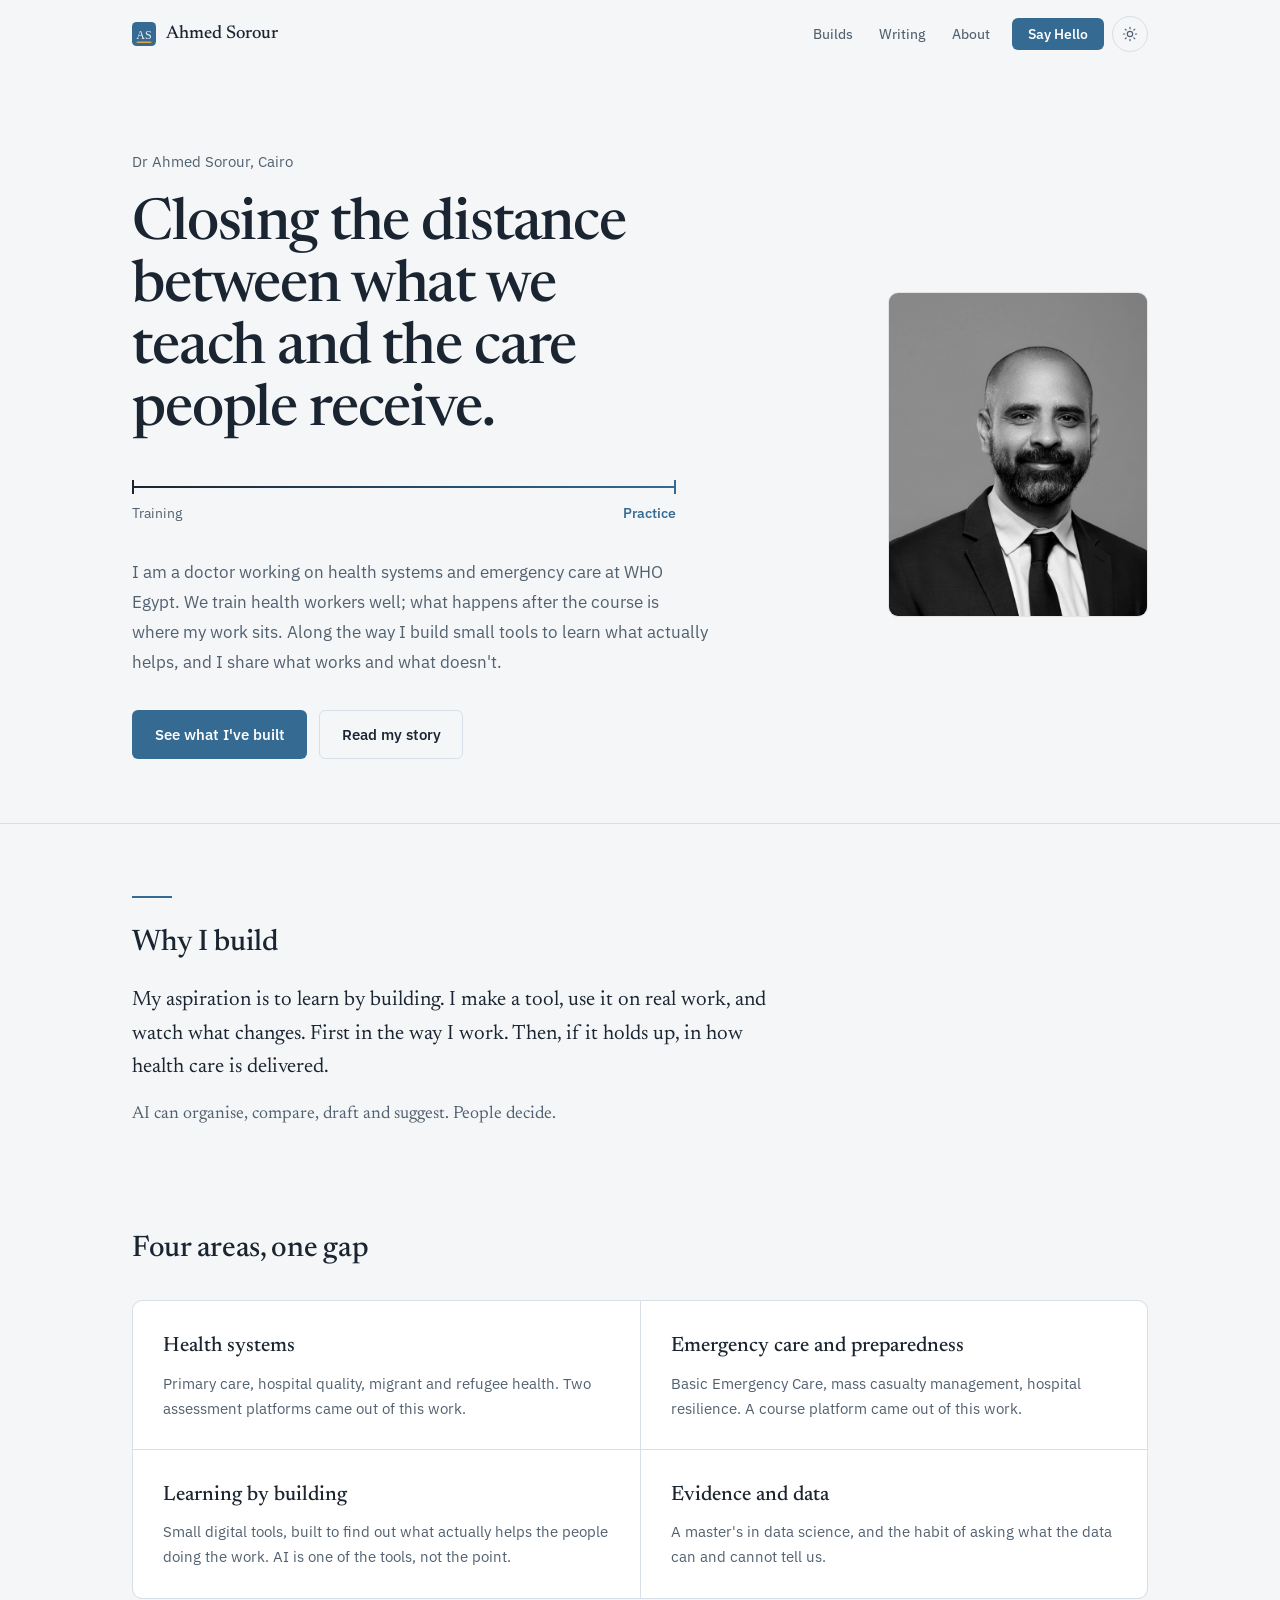
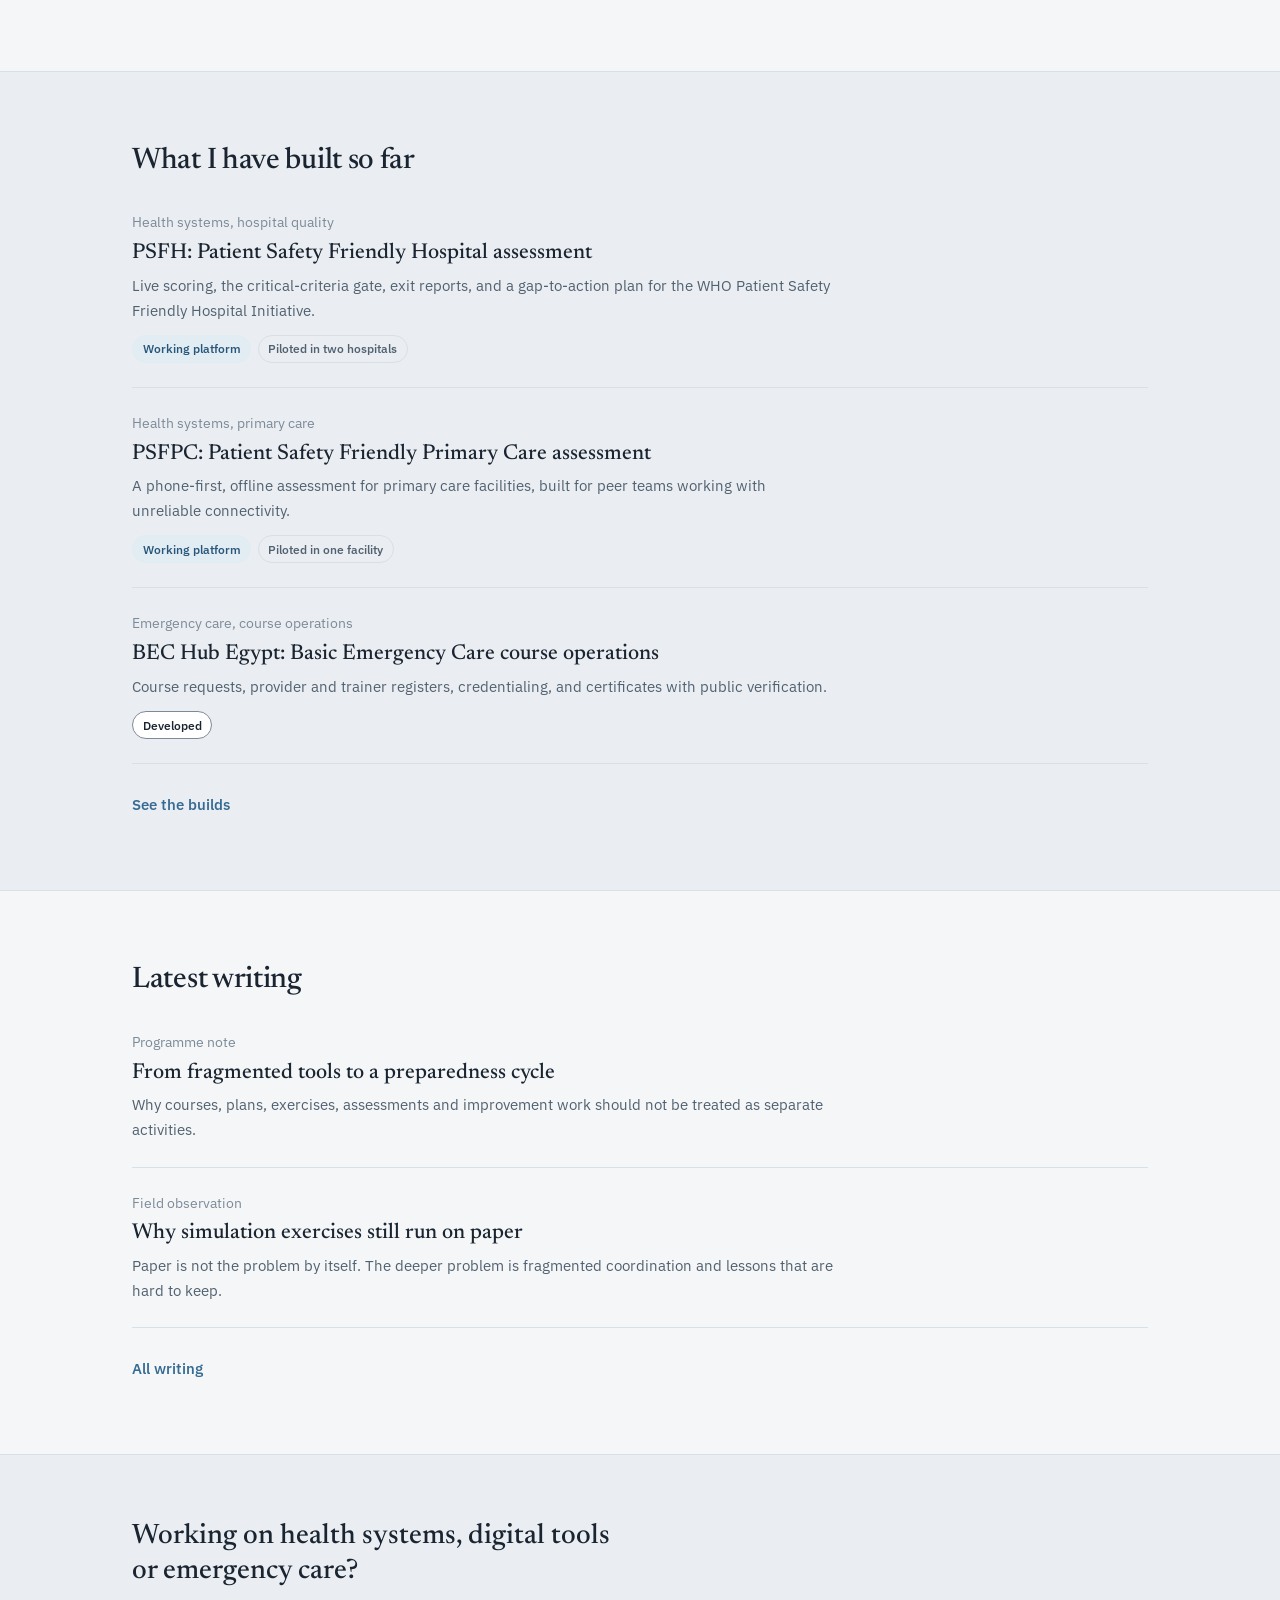
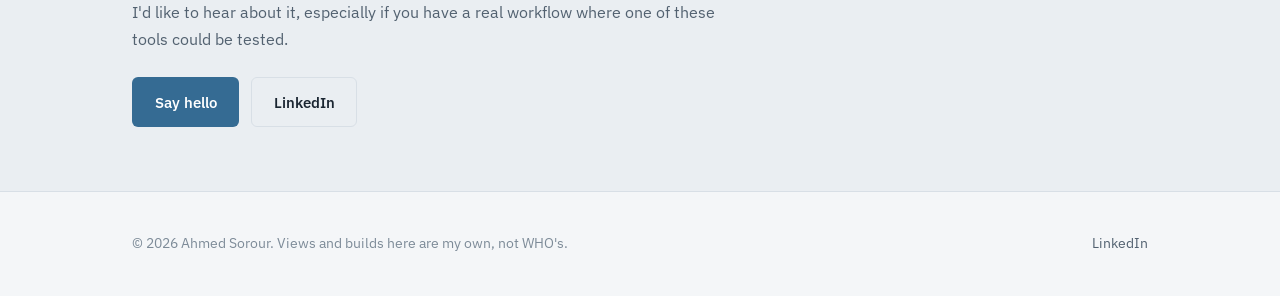
==== commit af033200: "Palette: switch from green to Steel Blue (owner's choice, option D) Muted steel-blue accent (#356b93" ====
--- a/index.html
+++ b/index.html
@@ -28,7 +28,7 @@
   <meta name="twitter:card" content="summary">
   <meta name="twitter:title" content="Ahmed Sorour — Health Systems and Emergency Care">
   <meta name="twitter:description" content="Closing the distance between what we teach and the care people receive.">
-  <meta name="theme-color" content="#0f6b5f">
+  <meta name="theme-color" content="#356b93">
   <link rel="canonical" href="https://soroura.org/">
   <link rel="icon" href="favicon.svg" type="image/svg+xml">
   <link rel="icon" href="favicon.ico" sizes="32x32">
@@ -59,13 +59,13 @@
   <link rel="preconnect" href="https://fonts.googleapis.com">
   <link rel="preconnect" href="https://fonts.gstatic.com" crossorigin>
   <link rel="stylesheet" href="https://fonts.googleapis.com/css2?family=IBM+Plex+Sans:ital,wght@0,400;0,500;0,600;1,400&family=Newsreader:ital,opsz,wght@0,6..72,400..600;1,6..72,400..500&display=swap">
-  <link rel="stylesheet" href="style.css?v=6">
+  <link rel="stylesheet" href="style.css?v=7">
 </head>
 <body>
 
   <nav class="site-nav" id="siteNav">
     <div class="container">
-      <a href="index.html" class="site-name"><svg width="24" height="24" viewBox="0 0 32 32" aria-hidden="true"><rect width="32" height="32" rx="6" fill="#0f6b5f"/><text x="16" y="22" text-anchor="middle" font-family="Georgia,serif" font-size="16" fill="#f1f5f9">AS</text><rect x="6" y="26" width="20" height="2" rx="1" fill="#e3a845"/></svg>Ahmed Sorour</a>
+      <a href="index.html" class="site-name"><svg width="24" height="24" viewBox="0 0 32 32" aria-hidden="true"><rect width="32" height="32" rx="6" fill="#356b93"/><text x="16" y="22" text-anchor="middle" font-family="Georgia,serif" font-size="16" fill="#f1f5f9">AS</text><rect x="6" y="26" width="20" height="2" rx="1" fill="#e3a845"/></svg>Ahmed Sorour</a>
       <button class="nav-toggle" onclick="document.querySelector('.nav-links').classList.toggle('open')" aria-label="Menu">
         <span></span><span></span><span></span>
       </button>
--- a/style.css
+++ b/style.css
@@ -1,24 +1,24 @@
 /* ===== Ahmed Sorour — soroura.org =====
-   Limestone & Nile: cool limestone paper, deep ink, one Nile-teal accent,
-   saffron reserved for "current" and focus. Newsreader + IBM Plex Sans.
+   Steel Blue: cool grey paper, slate ink, one muted steel-blue accent,
+   amber reserved for "current" and focus. Newsreader + IBM Plex Sans.
    Themes: follows the system by default; [data-theme] on <html> overrides. */
 
 /* ===== TOKENS: LIGHT ===== */
 :root {
-  --bg: #f6f7f4;
+  --bg: #f4f6f8;
   --surface: #ffffff;
-  --surface-2: #eef1ed;
-  --ink: #172420;
-  --ink-2: #4f5f59;
-  --ink-3: #7b8a84;
-  --rule: #d8ded9;
-  --accent: #0f6b5f;
-  --accent-ink: #0b544a;
-  --accent-soft: #e2efeb;
-  --signal: #b7791f;
-  --signal-soft: #f6ecd9;
+  --surface-2: #eaeef2;
+  --ink: #1a2531;
+  --ink-2: #526170;
+  --ink-3: #7d8b98;
+  --rule: #d8dfe6;
+  --accent: #356b93;
+  --accent-ink: #285679;
+  --accent-soft: #e2ecf3;
+  --signal: #b07d2c;
+  --signal-soft: #f5ecdc;
   --on-accent: #ffffff;
-  --shadow: 0 1px 2px rgba(23, 36, 32, 0.06);
+  --shadow: 0 1px 2px rgba(26, 37, 49, 0.06);
 
   --radius: 10px;
   --radius-sm: 6px;
@@ -32,19 +32,19 @@
 /* ===== TOKENS: DARK (system) ===== */
 @media (prefers-color-scheme: dark) {
   :root:not([data-theme="light"]) {
-    --bg: #0e1513;
-    --surface: #15201d;
-    --surface-2: #1b2824;
-    --ink: #e6ece9;
-    --ink-2: #a3b3ad;
-    --ink-3: #74857f;
-    --rule: #26332f;
-    --accent: #5cc3b0;
-    --accent-ink: #7fd3c3;
-    --accent-soft: rgba(92, 195, 176, 0.12);
-    --signal: #e3a845;
-    --signal-soft: rgba(227, 168, 69, 0.14);
-    --on-accent: #0b1714;
+    --bg: #0e141a;
+    --surface: #151d25;
+    --surface-2: #1b252f;
+    --ink: #e5ebf0;
+    --ink-2: #9fb0be;
+    --ink-3: #728391;
+    --rule: #24303b;
+    --accent: #8cb6d6;
+    --accent-ink: #a9cae3;
+    --accent-soft: rgba(140, 182, 214, 0.14);
+    --signal: #dda74f;
+    --signal-soft: rgba(221, 167, 79, 0.14);
+    --on-accent: #0e141a;
     --shadow: 0 1px 2px rgba(0, 0, 0, 0.4);
     color-scheme: dark;
   }
@@ -52,19 +52,19 @@
 
 /* ===== TOKENS: DARK (chosen) ===== */
 :root[data-theme="dark"] {
-  --bg: #0e1513;
-  --surface: #15201d;
-  --surface-2: #1b2824;
-  --ink: #e6ece9;
-  --ink-2: #a3b3ad;
-  --ink-3: #74857f;
-  --rule: #26332f;
-  --accent: #5cc3b0;
-  --accent-ink: #7fd3c3;
-  --accent-soft: rgba(92, 195, 176, 0.12);
-  --signal: #e3a845;
-  --signal-soft: rgba(227, 168, 69, 0.14);
-  --on-accent: #0b1714;
+  --bg: #0e141a;
+  --surface: #151d25;
+  --surface-2: #1b252f;
+  --ink: #e5ebf0;
+  --ink-2: #9fb0be;
+  --ink-3: #728391;
+  --rule: #24303b;
+  --accent: #8cb6d6;
+  --accent-ink: #a9cae3;
+  --accent-soft: rgba(140, 182, 214, 0.14);
+  --signal: #dda74f;
+  --signal-soft: rgba(221, 167, 79, 0.14);
+  --on-accent: #0e141a;
   --shadow: 0 1px 2px rgba(0, 0, 0, 0.4);
   color-scheme: dark;
 }
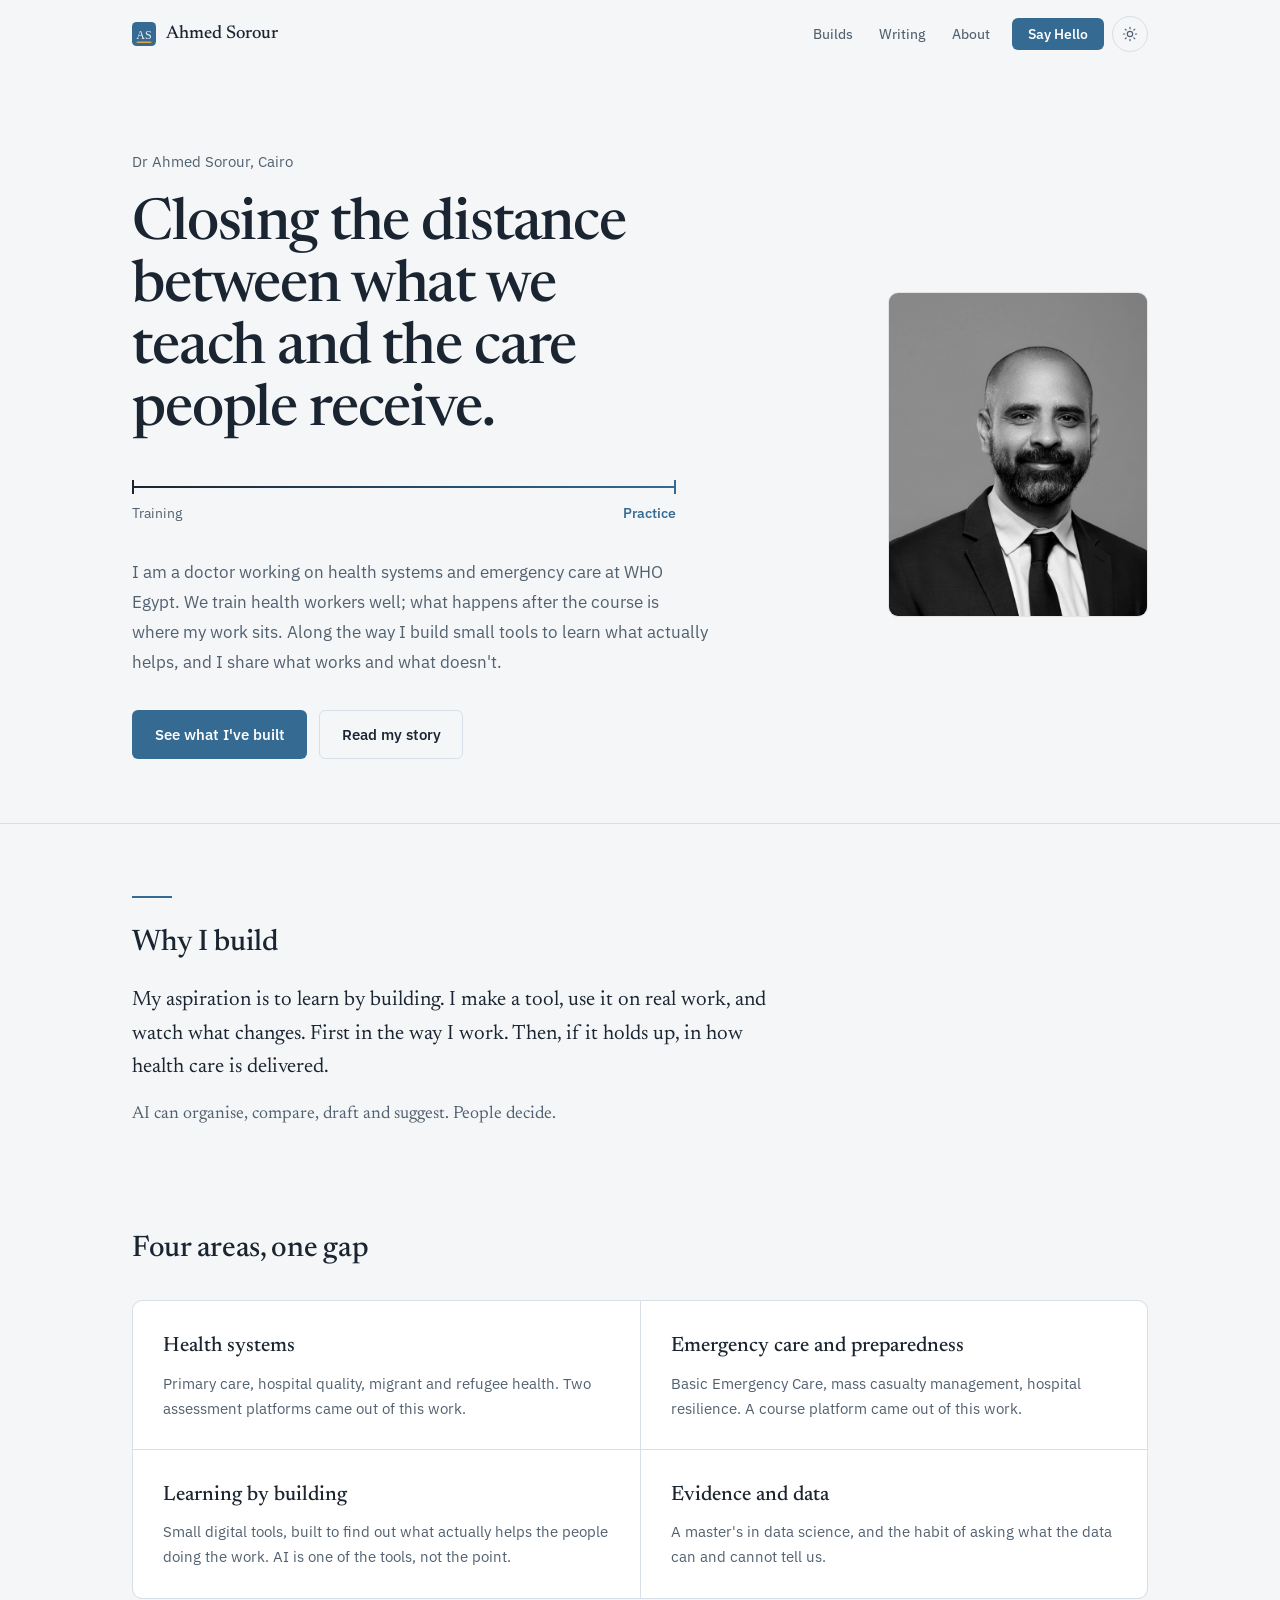
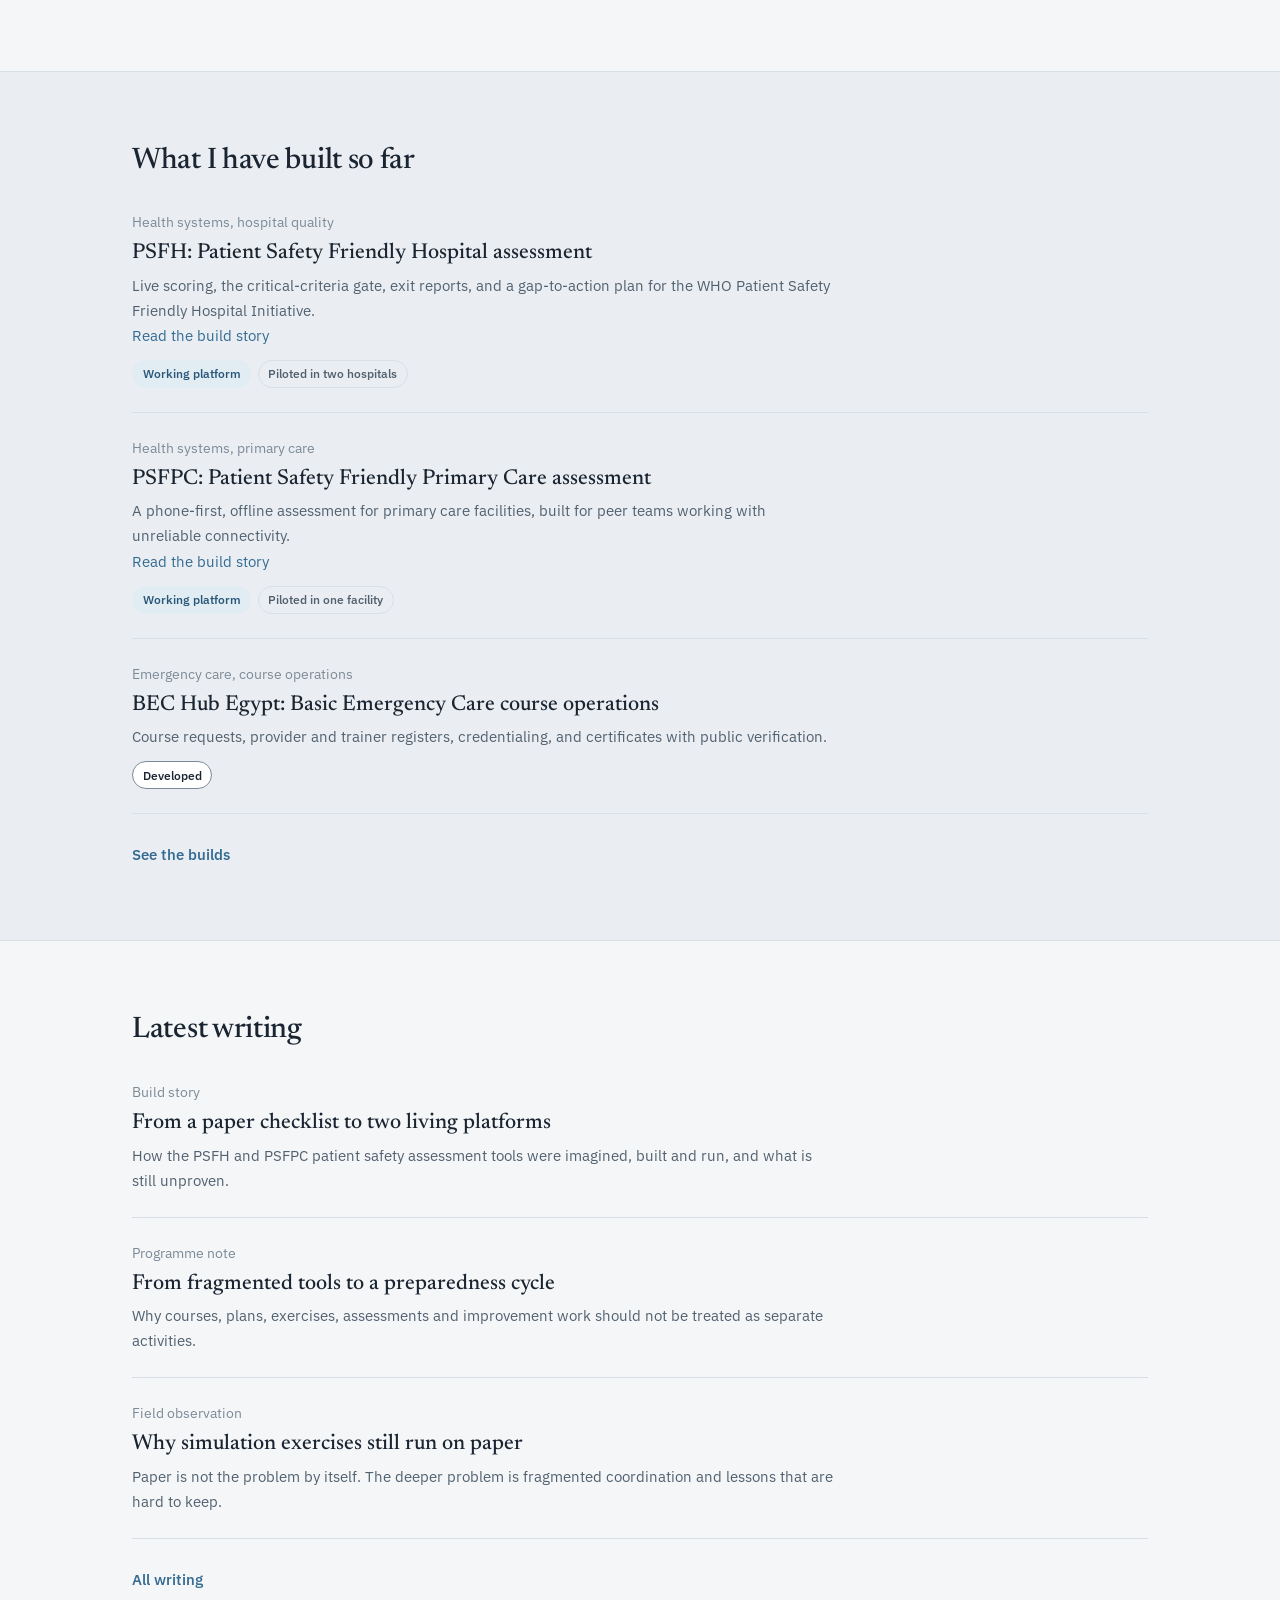
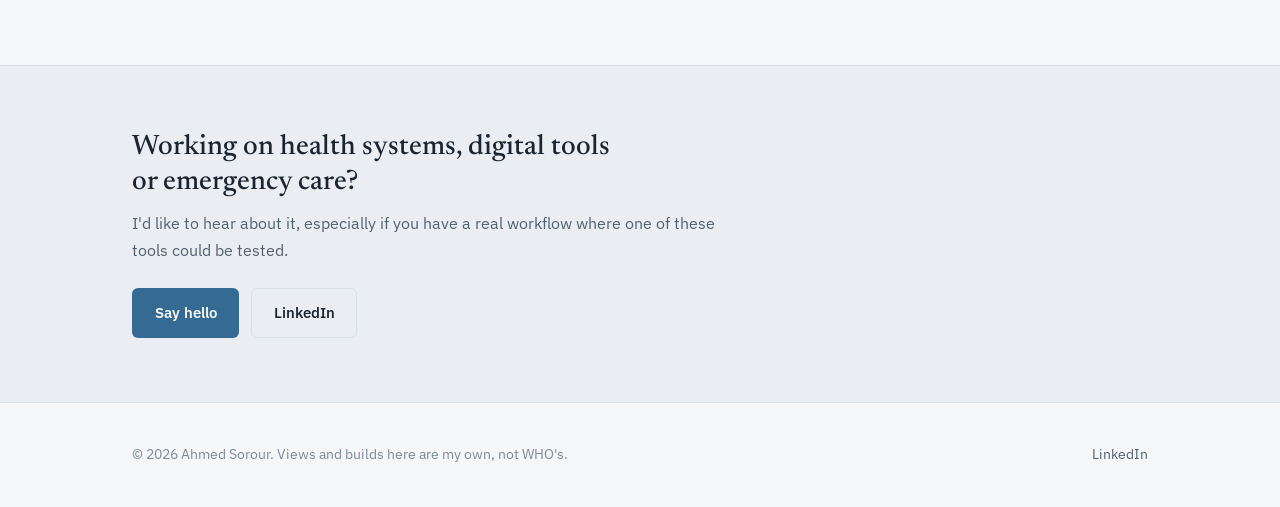
==== commit 72fc13e9: "Fix responsive layout and link the build story into the site Home portrait kept a 325px height attri" ====
--- a/index.html
+++ b/index.html
@@ -59,7 +59,7 @@
   <link rel="preconnect" href="https://fonts.googleapis.com">
   <link rel="preconnect" href="https://fonts.gstatic.com" crossorigin>
   <link rel="stylesheet" href="https://fonts.googleapis.com/css2?family=IBM+Plex+Sans:ital,wght@0,400;0,500;0,600;1,400&family=Newsreader:ital,opsz,wght@0,6..72,400..600;1,6..72,400..500&display=swap">
-  <link rel="stylesheet" href="style.css?v=7">
+  <link rel="stylesheet" href="style.css?v=10">
 </head>
 <body>
 
@@ -152,6 +152,7 @@
           </div>
           <h3><a href="builds.html#psfh">PSFH: Patient Safety Friendly Hospital assessment</a></h3>
           <p>Live scoring, the critical-criteria gate, exit reports, and a gap-to-action plan for the WHO Patient Safety Friendly Hospital Initiative.</p>
+          <p><a href="note-psfh-psfpc-story.html">Read the build story</a></p>
           <div class="post-card-tags">
             <span class="post-tag post-tag--green">Working platform</span>
             <span class="post-tag post-tag--gray">Piloted in two hospitals</span>
@@ -163,6 +164,7 @@
           </div>
           <h3><a href="builds.html#psfpc">PSFPC: Patient Safety Friendly Primary Care assessment</a></h3>
           <p>A phone-first, offline assessment for primary care facilities, built for peer teams working with unreliable connectivity.</p>
+          <p><a href="note-psfh-psfpc-story.html">Read the build story</a></p>
           <div class="post-card-tags">
             <span class="post-tag post-tag--green">Working platform</span>
             <span class="post-tag post-tag--gray">Piloted in one facility</span>
@@ -190,6 +192,11 @@
         <div class="section-title">Latest writing</div>
       </div>
       <div class="posts-grid posts-grid--two">
+        <div class="post-card">
+          <div class="post-card-meta"><span>Build story</span></div>
+          <h3><a href="note-psfh-psfpc-story.html">From a paper checklist to two living platforms</a></h3>
+          <p>How the PSFH and PSFPC patient safety assessment tools were imagined, built and run, and what is still unproven.</p>
+        </div>
         <div class="post-card">
           <div class="post-card-meta"><span>Programme note</span></div>
           <h3><a href="note-preparedness-cycle.html">From fragmented tools to a preparedness cycle</a></h3>
--- a/style.css
+++ b/style.css
@@ -320,6 +320,7 @@
 
 .hero-photo {
   width: 260px;
+  height: auto;
   aspect-ratio: 4 / 5;
   object-fit: cover;
   object-position: center 12%;
@@ -754,6 +755,33 @@
 }
 .article-invitation h2 { margin-top: 0; }
 .article-invitation .btn-primary { margin-top: 0.5rem; }
+
+.article-figure { margin: 2.2rem 0; }
+.article-figure img { display: block; width: 100%; height: auto; border-radius: var(--radius); border: 1px solid var(--rule); }
+.article-figure figcaption { margin-top: 0.6rem; font-family: var(--font-body); font-size: 0.88rem; line-height: 1.5; color: var(--ink-3); }
+.figure-row { display: grid; gap: 1rem; grid-template-columns: repeat(2, minmax(0, 1fr)); }
+.figure-row img { aspect-ratio: 4 / 3; object-fit: cover; }
+.figure-row .crop-low { object-position: center 62%; }
+.figure-row--phones { grid-template-columns: repeat(3, minmax(0, 1fr)); max-width: 34rem; margin-inline: auto; }
+.figure-row--phones img { aspect-ratio: 39 / 59; object-position: top; }
+.figure-row--phones + figcaption { max-width: 34rem; margin-inline: auto; text-align: center; }
+
+.article-crumb { margin-bottom: 1.25rem; font-size: 0.9rem; }
+.article-crumb a { color: var(--ink-3); }
+.article-crumb a:hover { color: var(--accent); }
+.article-summary { margin: 2rem 0 2.5rem; padding: 1.25rem 1.5rem; border-left: 3px solid var(--accent); border-radius: 0 var(--radius) var(--radius) 0; background: var(--surface-2); font-family: var(--font-body); font-size: 1rem; line-height: 1.65; }
+.article-summary p { margin: 0 0 0.5rem; font-size: 1rem; line-height: 1.65; }
+.article-summary .summary-title { font-weight: 600; color: var(--ink); }
+.article-summary ul { margin: 0; padding-left: 1.2rem; }
+.article-summary li { margin-bottom: 0.35rem; }
+.article-related { margin-top: 3rem; padding-top: 1.5rem; border-top: 1px solid var(--rule); font-family: var(--font-body); font-size: 1rem; line-height: 1.6; }
+.article-body.prose .article-related h2 { margin: 0 0 0.75rem; font-family: var(--font-body); font-size: 1.1rem; font-weight: 600; }
+.article-related ul { list-style: none; margin: 0; padding: 0; }
+.article-related li { margin-bottom: 0.6rem; }
+.article-related li span { display: block; color: var(--ink-3); font-size: 0.9rem; }
+
+.project .project-links { display: flex; flex-wrap: wrap; gap: 0.25rem 1.5rem; margin-top: 0.75rem; }
+.project .project-links .project-link { margin-top: 0; }
 
 /* ===== CONTACT ===== */
 .contact-grid {
@@ -836,6 +864,9 @@
   .article-header { padding-top: 3.5rem; }
   .article-body { font-size: 1.1rem; }
   .article-cycle { justify-content: flex-start; }
+  .figure-row:not(.figure-row--phones) { grid-template-columns: 1fr; }
+  .figure-row:not(.figure-row--phones) img { aspect-ratio: 16 / 10; }
+  .article-summary { padding: 1rem 1.1rem; }
 
   .site-footer .container { flex-direction: column; text-align: center; }
 }
